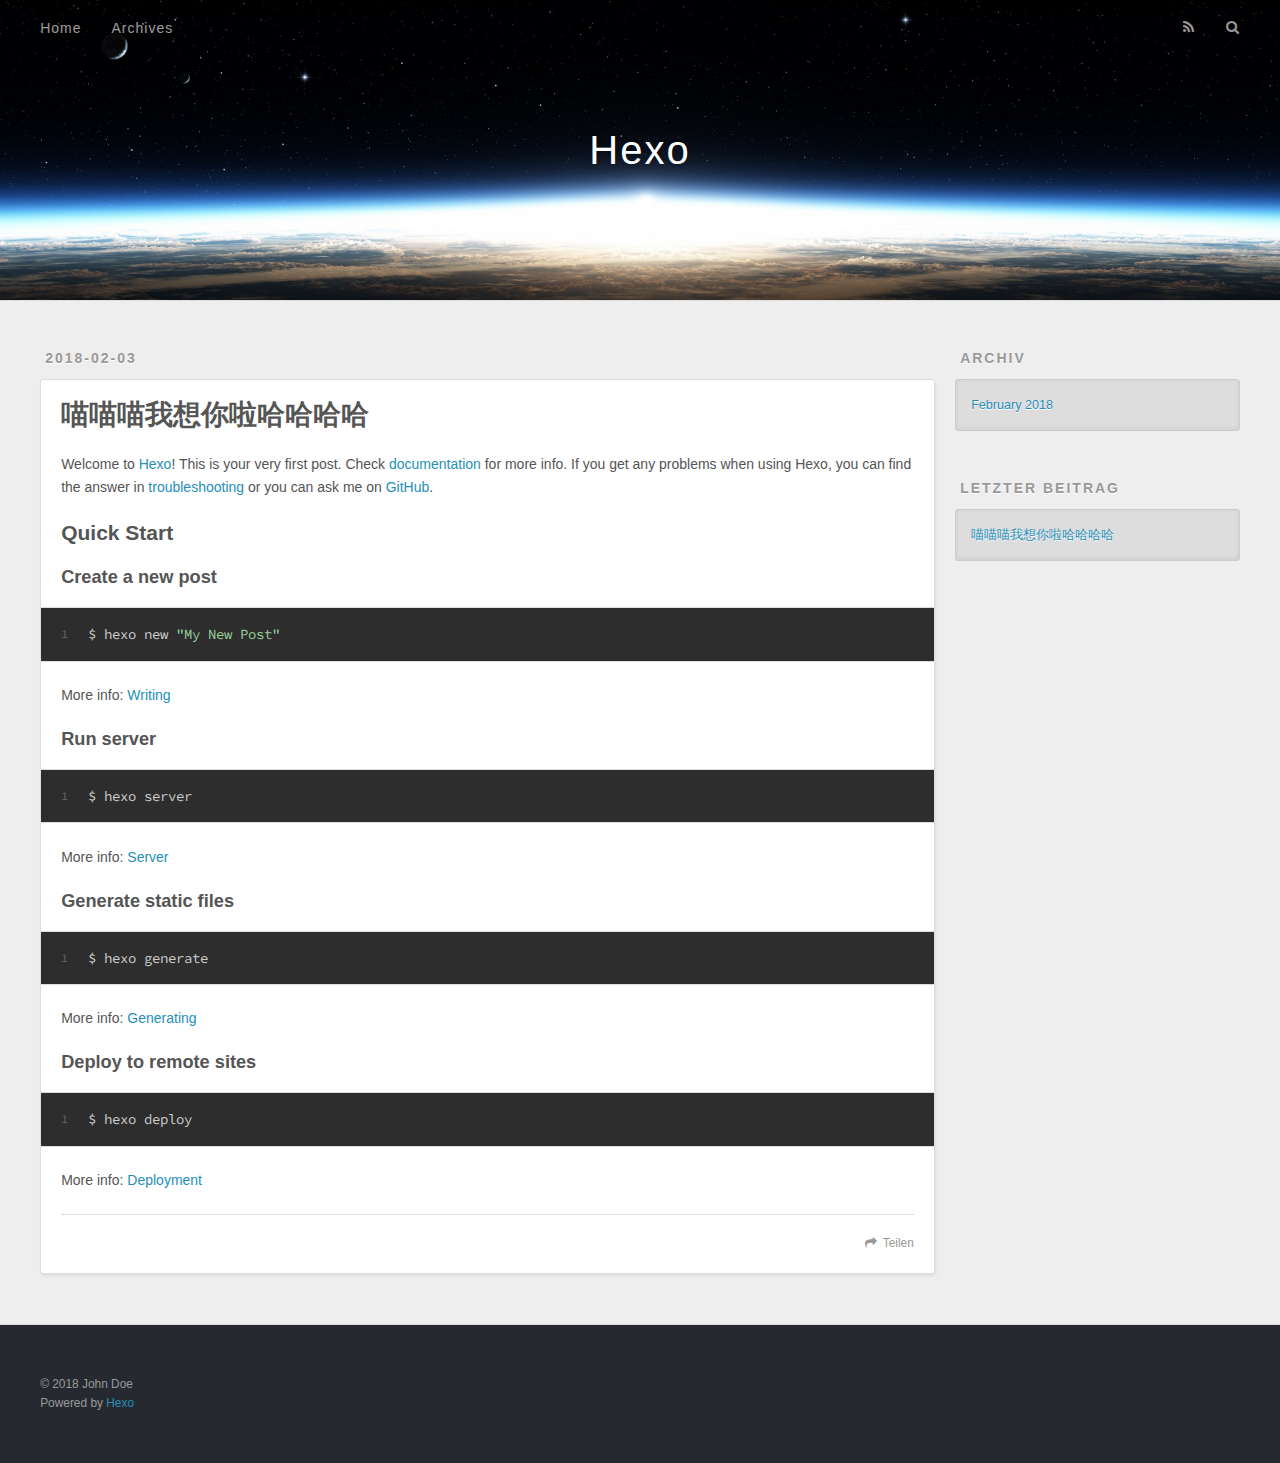
==== index.html @ 7d2b8afa "Site updated: 2018-02-03 21:43:19" ====
<!DOCTYPE html>
<html>
<head>
  <meta charset="utf-8">
  

  
  <title>Hexo</title>
  <meta name="viewport" content="width=device-width, initial-scale=1, maximum-scale=1">
  <meta property="og:type" content="website">
<meta property="og:title" content="Hexo">
<meta property="og:url" content="http://yoursite.com/index.html">
<meta property="og:site_name" content="Hexo">
<meta name="twitter:card" content="summary">
<meta name="twitter:title" content="Hexo">
  
    <link rel="alternate" href="/atom.xml" title="Hexo" type="application/atom+xml">
  
  
    <link rel="icon" href="/favicon.png">
  
  
    <link href="//fonts.googleapis.com/css?family=Source+Code+Pro" rel="stylesheet" type="text/css">
  
  <link rel="stylesheet" href="/css/style.css">
</head>

<body>
  <div id="container">
    <div id="wrap">
      <header id="header">
  <div id="banner"></div>
  <div id="header-outer" class="outer">
    <div id="header-title" class="inner">
      <h1 id="logo-wrap">
        <a href="/" id="logo">Hexo</a>
      </h1>
      
    </div>
    <div id="header-inner" class="inner">
      <nav id="main-nav">
        <a id="main-nav-toggle" class="nav-icon"></a>
        
          <a class="main-nav-link" href="/">Home</a>
        
          <a class="main-nav-link" href="/archives">Archives</a>
        
      </nav>
      <nav id="sub-nav">
        
          <a id="nav-rss-link" class="nav-icon" href="/atom.xml" title="RSS Feed"></a>
        
        <a id="nav-search-btn" class="nav-icon" title="Suche"></a>
      </nav>
      <div id="search-form-wrap">
        <form action="//google.com/search" method="get" accept-charset="UTF-8" class="search-form"><input type="search" name="q" class="search-form-input" placeholder="Search"><button type="submit" class="search-form-submit">&#xF002;</button><input type="hidden" name="sitesearch" value="http://yoursite.com"></form>
      </div>
    </div>
  </div>
</header>
      <div class="outer">
        <section id="main">
  
    <article id="post-hello-world" class="article article-type-post" itemscope itemprop="blogPost">
  <div class="article-meta">
    <a href="/2018/02/03/hello-world/" class="article-date">
  <time datetime="2018-02-03T10:36:44.619Z" itemprop="datePublished">2018-02-03</time>
</a>
    
  </div>
  <div class="article-inner">
    
    
      <header class="article-header">
        
  
    <h1 itemprop="name">
      <a class="article-title" href="/2018/02/03/hello-world/">喵喵喵我想你啦哈哈哈哈</a>
    </h1>
  

      </header>
    
    <div class="article-entry" itemprop="articleBody">
      
        <p>Welcome to <a href="https://hexo.io/" target="_blank" rel="noopener">Hexo</a>! This is your very first post. Check <a href="https://hexo.io/docs/" target="_blank" rel="noopener">documentation</a> for more info. If you get any problems when using Hexo, you can find the answer in <a href="https://hexo.io/docs/troubleshooting.html" target="_blank" rel="noopener">troubleshooting</a> or you can ask me on <a href="https://github.com/hexojs/hexo/issues" target="_blank" rel="noopener">GitHub</a>.</p>
<h2 id="Quick-Start"><a href="#Quick-Start" class="headerlink" title="Quick Start"></a>Quick Start</h2><h3 id="Create-a-new-post"><a href="#Create-a-new-post" class="headerlink" title="Create a new post"></a>Create a new post</h3><figure class="highlight bash"><table><tr><td class="gutter"><pre><span class="line">1</span><br></pre></td><td class="code"><pre><span class="line">$ hexo new <span class="string">"My New Post"</span></span><br></pre></td></tr></table></figure>
<p>More info: <a href="https://hexo.io/docs/writing.html" target="_blank" rel="noopener">Writing</a></p>
<h3 id="Run-server"><a href="#Run-server" class="headerlink" title="Run server"></a>Run server</h3><figure class="highlight bash"><table><tr><td class="gutter"><pre><span class="line">1</span><br></pre></td><td class="code"><pre><span class="line">$ hexo server</span><br></pre></td></tr></table></figure>
<p>More info: <a href="https://hexo.io/docs/server.html" target="_blank" rel="noopener">Server</a></p>
<h3 id="Generate-static-files"><a href="#Generate-static-files" class="headerlink" title="Generate static files"></a>Generate static files</h3><figure class="highlight bash"><table><tr><td class="gutter"><pre><span class="line">1</span><br></pre></td><td class="code"><pre><span class="line">$ hexo generate</span><br></pre></td></tr></table></figure>
<p>More info: <a href="https://hexo.io/docs/generating.html" target="_blank" rel="noopener">Generating</a></p>
<h3 id="Deploy-to-remote-sites"><a href="#Deploy-to-remote-sites" class="headerlink" title="Deploy to remote sites"></a>Deploy to remote sites</h3><figure class="highlight bash"><table><tr><td class="gutter"><pre><span class="line">1</span><br></pre></td><td class="code"><pre><span class="line">$ hexo deploy</span><br></pre></td></tr></table></figure>
<p>More info: <a href="https://hexo.io/docs/deployment.html" target="_blank" rel="noopener">Deployment</a></p>

      
    </div>
    <footer class="article-footer">
      <a data-url="http://yoursite.com/2018/02/03/hello-world/" data-id="cjd7eortm0000cgu19hb772gw" class="article-share-link">Teilen</a>
      
      
    </footer>
  </div>
  
</article>


  


</section>
        
          <aside id="sidebar">
  
    

  
    

  
    
  
    
  <div class="widget-wrap">
    <h3 class="widget-title">Archiv</h3>
    <div class="widget">
      <ul class="archive-list"><li class="archive-list-item"><a class="archive-list-link" href="/archives/2018/02/">February 2018</a></li></ul>
    </div>
  </div>


  
    
  <div class="widget-wrap">
    <h3 class="widget-title">letzter Beitrag</h3>
    <div class="widget">
      <ul>
        
          <li>
            <a href="/2018/02/03/hello-world/">喵喵喵我想你啦哈哈哈哈</a>
          </li>
        
      </ul>
    </div>
  </div>

  
</aside>
        
      </div>
      <footer id="footer">
  
  <div class="outer">
    <div id="footer-info" class="inner">
      &copy; 2018 John Doe<br>
      Powered by <a href="http://hexo.io/" target="_blank">Hexo</a>
    </div>
  </div>
</footer>
    </div>
    <nav id="mobile-nav">
  
    <a href="/" class="mobile-nav-link">Home</a>
  
    <a href="/archives" class="mobile-nav-link">Archives</a>
  
</nav>
    

<script src="//ajax.googleapis.com/ajax/libs/jquery/2.0.3/jquery.min.js"></script>


  <link rel="stylesheet" href="/fancybox/jquery.fancybox.css">
  <script src="/fancybox/jquery.fancybox.pack.js"></script>


<script src="/js/script.js"></script>



  </div>
</body>
</html>
---- css/style.css ----
body {
  width: 100%;
}
body:before,
body:after {
  content: "";
  display: table;
}
body:after {
  clear: both;
}
html,
body,
div,
span,
applet,
object,
iframe,
h1,
h2,
h3,
h4,
h5,
h6,
p,
blockquote,
pre,
a,
abbr,
acronym,
address,
big,
cite,
code,
del,
dfn,
em,
img,
ins,
kbd,
q,
s,
samp,
small,
strike,
strong,
sub,
sup,
tt,
var,
dl,
dt,
dd,
ol,
ul,
li,
fieldset,
form,
label,
legend,
table,
caption,
tbody,
tfoot,
thead,
tr,
th,
td {
  margin: 0;
  padding: 0;
  border: 0;
  outline: 0;
  font-weight: inherit;
  font-style: inherit;
  font-family: inherit;
  font-size: 100%;
  vertical-align: baseline;
}
body {
  line-height: 1;
  color: #000;
  background: #fff;
}
ol,
ul {
  list-style: none;
}
table {
  border-collapse: separate;
  border-spacing: 0;
  vertical-align: middle;
}
caption,
th,
td {
  text-align: left;
  font-weight: normal;
  vertical-align: middle;
}
a img {
  border: none;
}
input,
button {
  margin: 0;
  padding: 0;
}
input::-moz-focus-inner,
button::-moz-focus-inner {
  border: 0;
  padding: 0;
}
@font-face {
  font-family: FontAwesome;
  font-style: normal;
  font-weight: normal;
  src: url("fonts/fontawesome-webfont.eot?v=#4.0.3");
  src: url("fonts/fontawesome-webfont.eot?#iefix&v=#4.0.3") format("embedded-opentype"), url("fonts/fontawesome-webfont.woff?v=#4.0.3") format("woff"), url("fonts/fontawesome-webfont.ttf?v=#4.0.3") format("truetype"), url("fonts/fontawesome-webfont.svg#fontawesomeregular?v=#4.0.3") format("svg");
}
html,
body,
#container {
  height: 100%;
}
body {
  background: #eee;
  font: 14px -apple-system, BlinkMacSystemFont, "Segoe UI", "Roboto", "Oxygen", "Ubuntu", "Cantarell", "Fira Sans", "Droid Sans", "Helvetica Neue", sans-serif;
  -webkit-text-size-adjust: 100%;
}
.outer {
  max-width: 1220px;
  margin: 0 auto;
  padding: 0 20px;
}
.outer:before,
.outer:after {
  content: "";
  display: table;
}
.outer:after {
  clear: both;
}
.inner {
  display: inline;
  float: left;
  width: 98.33333333333333%;
  margin: 0 0.833333333333333%;
}
.left,
.alignleft {
  float: left;
}
.right,
.alignright {
  float: right;
}
.clear {
  clear: both;
}
#container {
  position: relative;
}
.mobile-nav-on {
  overflow: hidden;
}
#wrap {
  height: 100%;
  width: 100%;
  position: absolute;
  top: 0;
  left: 0;
  -webkit-transition: 0.2s ease-out;
  -moz-transition: 0.2s ease-out;
  -ms-transition: 0.2s ease-out;
  transition: 0.2s ease-out;
  z-index: 1;
  background: #eee;
}
.mobile-nav-on #wrap {
  left: 280px;
}
@media screen and (min-width: 768px) {
  #main {
    display: inline;
    float: left;
    width: 73.33333333333333%;
    margin: 0 0.833333333333333%;
  }
}
.article-date,
.article-category-link,
.archive-year,
.widget-title {
  text-decoration: none;
  text-transform: uppercase;
  letter-spacing: 2px;
  color: #999;
  margin-bottom: 1em;
  margin-left: 5px;
  line-height: 1em;
  text-shadow: 0 1px #fff;
  font-weight: bold;
}
.article-inner,
.archive-article-inner {
  background: #fff;
  -webkit-box-shadow: 1px 2px 3px #ddd;
  box-shadow: 1px 2px 3px #ddd;
  border: 1px solid #ddd;
  border-radius: 3px;
}
.article-entry h1,
.widget h1 {
  font-size: 2em;
}
.article-entry h2,
.widget h2 {
  font-size: 1.5em;
}
.article-entry h3,
.widget h3 {
  font-size: 1.3em;
}
.article-entry h4,
.widget h4 {
  font-size: 1.2em;
}
.article-entry h5,
.widget h5 {
  font-size: 1em;
}
.article-entry h6,
.widget h6 {
  font-size: 1em;
  color: #999;
}
.article-entry hr,
.widget hr {
  border: 1px dashed #ddd;
}
.article-entry strong,
.widget strong {
  font-weight: bold;
}
.article-entry em,
.widget em,
.article-entry cite,
.widget cite {
  font-style: italic;
}
.article-entry sup,
.widget sup,
.article-entry sub,
.widget sub {
  font-size: 0.75em;
  line-height: 0;
  position: relative;
  vertical-align: baseline;
}
.article-entry sup,
.widget sup {
  top: -0.5em;
}
.article-entry sub,
.widget sub {
  bottom: -0.2em;
}
.article-entry small,
.widget small {
  font-size: 0.85em;
}
.article-entry acronym,
.widget acronym,
.article-entry abbr,
.widget abbr {
  border-bottom: 1px dotted;
}
.article-entry ul,
.widget ul,
.article-entry ol,
.widget ol,
.article-entry dl,
.widget dl {
  margin: 0 20px;
  line-height: 1.6em;
}
.article-entry ul ul,
.widget ul ul,
.article-entry ol ul,
.widget ol ul,
.article-entry ul ol,
.widget ul ol,
.article-entry ol ol,
.widget ol ol {
  margin-top: 0;
  margin-bottom: 0;
}
.article-entry ul,
.widget ul {
  list-style: disc;
}
.article-entry ol,
.widget ol {
  list-style: decimal;
}
.article-entry dt,
.widget dt {
  font-weight: bold;
}
#header {
  height: 300px;
  position: relative;
  border-bottom: 1px solid #ddd;
}
#header:before,
#header:after {
  content: "";
  position: absolute;
  left: 0;
  right: 0;
  height: 40px;
}
#header:before {
  top: 0;
  background: -webkit-linear-gradient(rgba(0,0,0,0.2), transparent);
  background: -moz-linear-gradient(rgba(0,0,0,0.2), transparent);
  background: -ms-linear-gradient(rgba(0,0,0,0.2), transparent);
  background: linear-gradient(rgba(0,0,0,0.2), transparent);
}
#header:after {
  bottom: 0;
  background: -webkit-linear-gradient(transparent, rgba(0,0,0,0.2));
  background: -moz-linear-gradient(transparent, rgba(0,0,0,0.2));
  background: -ms-linear-gradient(transparent, rgba(0,0,0,0.2));
  background: linear-gradient(transparent, rgba(0,0,0,0.2));
}
#header-outer {
  height: 100%;
  position: relative;
}
#header-inner {
  position: relative;
  overflow: hidden;
}
#banner {
  position: absolute;
  top: 0;
  left: 0;
  width: 100%;
  height: 100%;
  background: url("images/banner.jpg") center #000;
  -webkit-background-size: cover;
  -moz-background-size: cover;
  background-size: cover;
  z-index: -1;
}
#header-title {
  text-align: center;
  height: 40px;
  position: absolute;
  top: 50%;
  left: 0;
  margin-top: -20px;
}
#logo,
#subtitle {
  text-decoration: none;
  color: #fff;
  font-weight: 300;
  text-shadow: 0 1px 4px rgba(0,0,0,0.3);
}
#logo {
  font-size: 40px;
  line-height: 40px;
  letter-spacing: 2px;
}
#subtitle {
  font-size: 16px;
  line-height: 16px;
  letter-spacing: 1px;
}
#subtitle-wrap {
  margin-top: 16px;
}
#main-nav {
  float: left;
  margin-left: -15px;
}
.nav-icon,
.main-nav-link {
  float: left;
  color: #fff;
  opacity: 0.6;
  text-decoration: none;
  text-shadow: 0 1px rgba(0,0,0,0.2);
  -webkit-transition: opacity 0.2s;
  -moz-transition: opacity 0.2s;
  -ms-transition: opacity 0.2s;
  transition: opacity 0.2s;
  display: block;
  padding: 20px 15px;
}
.nav-icon:hover,
.main-nav-link:hover {
  opacity: 1;
}
.nav-icon {
  font-family: FontAwesome;
  text-align: center;
  font-size: 14px;
  width: 14px;
  height: 14px;
  padding: 20px 15px;
  position: relative;
  cursor: pointer;
}
.main-nav-link {
  font-weight: 300;
  letter-spacing: 1px;
}
@media screen and (max-width: 479px) {
  .main-nav-link {
    display: none;
  }
}
#main-nav-toggle {
  display: none;
}
#main-nav-toggle:before {
  content: "\f0c9";
}
@media screen and (max-width: 479px) {
  #main-nav-toggle {
    display: block;
  }
}
#sub-nav {
  float: right;
  margin-right: -15px;
}
#nav-rss-link:before {
  content: "\f09e";
}
#nav-search-btn:before {
  content: "\f002";
}
#search-form-wrap {
  position: absolute;
  top: 15px;
  width: 150px;
  height: 30px;
  right: -150px;
  opacity: 0;
  -webkit-transition: 0.2s ease-out;
  -moz-transition: 0.2s ease-out;
  -ms-transition: 0.2s ease-out;
  transition: 0.2s ease-out;
}
#search-form-wrap.on {
  opacity: 1;
  right: 0;
}
@media screen and (max-width: 479px) {
  #search-form-wrap {
    width: 100%;
    right: -100%;
  }
}
.search-form {
  position: absolute;
  top: 0;
  left: 0;
  right: 0;
  background: #fff;
  padding: 5px 15px;
  border-radius: 15px;
  -webkit-box-shadow: 0 0 10px rgba(0,0,0,0.3);
  box-shadow: 0 0 10px rgba(0,0,0,0.3);
}
.search-form-input {
  border: none;
  background: none;
  color: #555;
  width: 100%;
  font: 13px -apple-system, BlinkMacSystemFont, "Segoe UI", "Roboto", "Oxygen", "Ubuntu", "Cantarell", "Fira Sans", "Droid Sans", "Helvetica Neue", sans-serif;
  outline: none;
}
.search-form-input::-webkit-search-results-decoration,
.search-form-input::-webkit-search-cancel-button {
  -webkit-appearance: none;
}
.search-form-submit {
  position: absolute;
  top: 50%;
  right: 10px;
  margin-top: -7px;
  font: 13px FontAwesome;
  border: none;
  background: none;
  color: #bbb;
  cursor: pointer;
}
.search-form-submit:hover,
.search-form-submit:focus {
  color: #777;
}
.article {
  margin: 50px 0;
}
.article-inner {
  overflow: hidden;
}
.article-meta:before,
.article-meta:after {
  content: "";
  display: table;
}
.article-meta:after {
  clear: both;
}
.article-date {
  float: left;
}
.article-category {
  float: left;
  line-height: 1em;
  color: #ccc;
  text-shadow: 0 1px #fff;
  margin-left: 8px;
}
.article-category:before {
  content: "\2022";
}
.article-category-link {
  margin: 0 12px 1em;
}
.article-header {
  padding: 20px 20px 0;
}
.article-title {
  text-decoration: none;
  font-size: 2em;
  font-weight: bold;
  color: #555;
  line-height: 1.1em;
  -webkit-transition: color 0.2s;
  -moz-transition: color 0.2s;
  -ms-transition: color 0.2s;
  transition: color 0.2s;
}
a.article-title:hover {
  color: #258fb8;
}
.article-entry {
  color: #555;
  padding: 0 20px;
}
.article-entry:before,
.article-entry:after {
  content: "";
  display: table;
}
.article-entry:after {
  clear: both;
}
.article-entry p,
.article-entry table {
  line-height: 1.6em;
  margin: 1.6em 0;
}
.article-entry h1,
.article-entry h2,
.article-entry h3,
.article-entry h4,
.article-entry h5,
.article-entry h6 {
  font-weight: bold;
}
.article-entry h1,
.article-entry h2,
.article-entry h3,
.article-entry h4,
.article-entry h5,
.article-entry h6 {
  line-height: 1.1em;
  margin: 1.1em 0;
}
.article-entry a {
  color: #258fb8;
  text-decoration: none;
}
.article-entry a:hover {
  text-decoration: underline;
}
.article-entry ul,
.article-entry ol,
.article-entry dl {
  margin-top: 1.6em;
  margin-bottom: 1.6em;
}
.article-entry img,
.article-entry video {
  max-width: 100%;
  height: auto;
  display: block;
  margin: auto;
}
.article-entry iframe {
  border: none;
}
.article-entry table {
  width: 100%;
  border-collapse: collapse;
  border-spacing: 0;
}
.article-entry th {
  font-weight: bold;
  border-bottom: 3px solid #ddd;
  padding-bottom: 0.5em;
}
.article-entry td {
  border-bottom: 1px solid #ddd;
  padding: 10px 0;
}
.article-entry blockquote {
  font-family: Georgia, "Times New Roman", serif;
  font-size: 1.4em;
  margin: 1.6em 20px;
  text-align: center;
}
.article-entry blockquote footer {
  font-size: 14px;
  margin: 1.6em 0;
  font-family: -apple-system, BlinkMacSystemFont, "Segoe UI", "Roboto", "Oxygen", "Ubuntu", "Cantarell", "Fira Sans", "Droid Sans", "Helvetica Neue", sans-serif;
}
.article-entry blockquote footer cite:before {
  content: "—";
  padding: 0 0.5em;
}
.article-entry .pullquote {
  text-align: left;
  width: 45%;
  margin: 0;
}
.article-entry .pullquote.left {
  margin-left: 0.5em;
  margin-right: 1em;
}
.article-entry .pullquote.right {
  margin-right: 0.5em;
  margin-left: 1em;
}
.article-entry .caption {
  color: #999;
  display: block;
  font-size: 0.9em;
  margin-top: 0.5em;
  position: relative;
  text-align: center;
}
.article-entry .video-container {
  position: relative;
  padding-top: 56.25%;
  height: 0;
  overflow: hidden;
}
.article-entry .video-container iframe,
.article-entry .video-container object,
.article-entry .video-container embed {
  position: absolute;
  top: 0;
  left: 0;
  width: 100%;
  height: 100%;
  margin-top: 0;
}
.article-more-link a {
  display: inline-block;
  line-height: 1em;
  padding: 6px 15px;
  border-radius: 15px;
  background: #eee;
  color: #999;
  text-shadow: 0 1px #fff;
  text-decoration: none;
}
.article-more-link a:hover {
  background: #258fb8;
  color: #fff;
  text-decoration: none;
  text-shadow: 0 1px #1e7293;
}
.article-footer {
  font-size: 0.85em;
  line-height: 1.6em;
  border-top: 1px solid #ddd;
  padding-top: 1.6em;
  margin: 0 20px 20px;
}
.article-footer:before,
.article-footer:after {
  content: "";
  display: table;
}
.article-footer:after {
  clear: both;
}
.article-footer a {
  color: #999;
  text-decoration: none;
}
.article-footer a:hover {
  color: #555;
}
.article-tag-list-item {
  float: left;
  margin-right: 10px;
}
.article-tag-list-link:before {
  content: "#";
}
.article-comment-link {
  float: right;
}
.article-comment-link:before {
  content: "\f075";
  font-family: FontAwesome;
  padding-right: 8px;
}
.article-share-link {
  cursor: pointer;
  float: right;
  margin-left: 20px;
}
.article-share-link:before {
  content: "\f064";
  font-family: FontAwesome;
  padding-right: 6px;
}
#article-nav {
  position: relative;
}
#article-nav:before,
#article-nav:after {
  content: "";
  display: table;
}
#article-nav:after {
  clear: both;
}
@media screen and (min-width: 768px) {
  #article-nav {
    margin: 50px 0;
  }
  #article-nav:before {
    width: 8px;
    height: 8px;
    position: absolute;
    top: 50%;
    left: 50%;
    margin-top: -4px;
    margin-left: -4px;
    content: "";
    border-radius: 50%;
    background: #ddd;
    -webkit-box-shadow: 0 1px 2px #fff;
    box-shadow: 0 1px 2px #fff;
  }
}
.article-nav-link-wrap {
  text-decoration: none;
  text-shadow: 0 1px #fff;
  color: #999;
  -webkit-box-sizing: border-box;
  -moz-box-sizing: border-box;
  box-sizing: border-box;
  margin-top: 50px;
  text-align: center;
  display: block;
}
.article-nav-link-wrap:hover {
  color: #555;
}
@media screen and (min-width: 768px) {
  .article-nav-link-wrap {
    width: 50%;
    margin-top: 0;
  }
}
@media screen and (min-width: 768px) {
  #article-nav-newer {
    float: left;
    text-align: right;
    padding-right: 20px;
  }
}
@media screen and (min-width: 768px) {
  #article-nav-older {
    float: right;
    text-align: left;
    padding-left: 20px;
  }
}
.article-nav-caption {
  text-transform: uppercase;
  letter-spacing: 2px;
  color: #ddd;
  line-height: 1em;
  font-weight: bold;
}
#article-nav-newer .article-nav-caption {
  margin-right: -2px;
}
.article-nav-title {
  font-size: 0.85em;
  line-height: 1.6em;
  margin-top: 0.5em;
}
.article-share-box {
  position: absolute;
  display: none;
  background: #fff;
  -webkit-box-shadow: 1px 2px 10px rgba(0,0,0,0.2);
  box-shadow: 1px 2px 10px rgba(0,0,0,0.2);
  border-radius: 3px;
  margin-left: -145px;
  overflow: hidden;
  z-index: 1;
}
.article-share-box.on {
  display: block;
}
.article-share-input {
  width: 100%;
  background: none;
  -webkit-box-sizing: border-box;
  -moz-box-sizing: border-box;
  box-sizing: border-box;
  font: 14px -apple-system, BlinkMacSystemFont, "Segoe UI", "Roboto", "Oxygen", "Ubuntu", "Cantarell", "Fira Sans", "Droid Sans", "Helvetica Neue", sans-serif;
  padding: 0 15px;
  color: #555;
  outline: none;
  border: 1px solid #ddd;
  border-radius: 3px 3px 0 0;
  height: 36px;
  line-height: 36px;
}
.article-share-links {
  background: #eee;
}
.article-share-links:before,
.article-share-links:after {
  content: "";
  display: table;
}
.article-share-links:after {
  clear: both;
}
.article-share-twitter,
.article-share-facebook,
.article-share-pinterest,
.article-share-google {
  width: 50px;
  height: 36px;
  display: block;
  float: left;
  position: relative;
  color: #999;
  text-shadow: 0 1px #fff;
}
.article-share-twitter:before,
.article-share-facebook:before,
.article-share-pinterest:before,
.article-share-google:before {
  font-size: 20px;
  font-family: FontAwesome;
  width: 20px;
  height: 20px;
  position: absolute;
  top: 50%;
  left: 50%;
  margin-top: -10px;
  margin-left: -10px;
  text-align: center;
}
.article-share-twitter:hover,
.article-share-facebook:hover,
.article-share-pinterest:hover,
.article-share-google:hover {
  color: #fff;
}
.article-share-twitter:before {
  content: "\f099";
}
.article-share-twitter:hover {
  background: #00aced;
  text-shadow: 0 1px #008abe;
}
.article-share-facebook:before {
  content: "\f09a";
}
.article-share-facebook:hover {
  background: #3b5998;
  text-shadow: 0 1px #2f477a;
}
.article-share-pinterest:before {
  content: "\f0d2";
}
.article-share-pinterest:hover {
  background: #cb2027;
  text-shadow: 0 1px #a21a1f;
}
.article-share-google:before {
  content: "\f0d5";
}
.article-share-google:hover {
  background: #dd4b39;
  text-shadow: 0 1px #be3221;
}
.article-gallery {
  background: #000;
  position: relative;
}
.article-gallery-photos {
  position: relative;
  overflow: hidden;
}
.article-gallery-img {
  display: none;
  max-width: 100%;
}
.article-gallery-img:first-child {
  display: block;
}
.article-gallery-img.loaded {
  position: absolute;
  display: block;
}
.article-gallery-img img {
  display: block;
  max-width: 100%;
  margin: 0 auto;
}
#comments {
  background: #fff;
  -webkit-box-shadow: 1px 2px 3px #ddd;
  box-shadow: 1px 2px 3px #ddd;
  padding: 20px;
  border: 1px solid #ddd;
  border-radius: 3px;
  margin: 50px 0;
}
#comments a {
  color: #258fb8;
}
.archives-wrap {
  margin: 50px 0;
}
.archives:before,
.archives:after {
  content: "";
  display: table;
}
.archives:after {
  clear: both;
}
.archive-year-wrap {
  margin-bottom: 1em;
}
.archives {
  -webkit-column-gap: 10px;
  -moz-column-gap: 10px;
  column-gap: 10px;
}
@media screen and (min-width: 480px) and (max-width: 767px) {
  .archives {
    -webkit-column-count: 2;
    -moz-column-count: 2;
    column-count: 2;
  }
}
@media screen and (min-width: 768px) {
  .archives {
    -webkit-column-count: 3;
    -moz-column-count: 3;
    column-count: 3;
  }
}
.archive-article {
  -webkit-column-break-inside: avoid;
  page-break-inside: avoid;
  overflow: hidden;
  break-inside: avoid-column;
}
.archive-article-inner {
  padding: 10px;
  margin-bottom: 15px;
}
.archive-article-title {
  text-decoration: none;
  font-weight: bold;
  color: #555;
  -webkit-transition: color 0.2s;
  -moz-transition: color 0.2s;
  -ms-transition: color 0.2s;
  transition: color 0.2s;
  line-height: 1.6em;
}
.archive-article-title:hover {
  color: #258fb8;
}
.archive-article-footer {
  margin-top: 1em;
}
.archive-article-date {
  color: #999;
  text-decoration: none;
  font-size: 0.85em;
  line-height: 1em;
  margin-bottom: 0.5em;
  display: block;
}
#page-nav {
  margin: 50px auto;
  background: #fff;
  -webkit-box-shadow: 1px 2px 3px #ddd;
  box-shadow: 1px 2px 3px #ddd;
  border: 1px solid #ddd;
  border-radius: 3px;
  text-align: center;
  color: #999;
  overflow: hidden;
}
#page-nav:before,
#page-nav:after {
  content: "";
  display: table;
}
#page-nav:after {
  clear: both;
}
#page-nav a,
#page-nav span {
  padding: 10px 20px;
  line-height: 1;
  height: 2ex;
}
#page-nav a {
  color: #999;
  text-decoration: none;
}
#page-nav a:hover {
  background: #999;
  color: #fff;
}
#page-nav .prev {
  float: left;
}
#page-nav .next {
  float: right;
}
#page-nav .page-number {
  display: inline-block;
}
@media screen and (max-width: 479px) {
  #page-nav .page-number {
    display: none;
  }
}
#page-nav .current {
  color: #555;
  font-weight: bold;
}
#page-nav .space {
  color: #ddd;
}
#footer {
  background: #262a30;
  padding: 50px 0;
  border-top: 1px solid #ddd;
  color: #999;
}
#footer a {
  color: #258fb8;
  text-decoration: none;
}
#footer a:hover {
  text-decoration: underline;
}
#footer-info {
  line-height: 1.6em;
  font-size: 0.85em;
}
.article-entry pre,
.article-entry .highlight {
  background: #2d2d2d;
  margin: 0 -20px;
  padding: 15px 20px;
  border-style: solid;
  border-color: #ddd;
  border-width: 1px 0;
  overflow: auto;
  color: #ccc;
  line-height: 22.400000000000002px;
}
.article-entry .highlight .gutter pre,
.article-entry .gist .gist-file .gist-data .line-numbers {
  color: #666;
  font-size: 0.85em;
}
.article-entry pre,
.article-entry code {
  font-family: "Source Code Pro", Consolas, Monaco, Menlo, Consolas, monospace;
}
.article-entry code {
  background: #eee;
  text-shadow: 0 1px #fff;
  padding: 0 0.3em;
}
.article-entry pre code {
  background: none;
  text-shadow: none;
  padding: 0;
}
.article-entry .highlight pre {
  border: none;
  margin: 0;
  padding: 0;
}
.article-entry .highlight table {
  margin: 0;
  width: auto;
}
.article-entry .highlight td {
  border: none;
  padding: 0;
}
.article-entry .highlight figcaption {
  font-size: 0.85em;
  color: #999;
  line-height: 1em;
  margin-bottom: 1em;
}
.article-entry .highlight figcaption:before,
.article-entry .highlight figcaption:after {
  content: "";
  display: table;
}
.article-entry .highlight figcaption:after {
  clear: both;
}
.article-entry .highlight figcaption a {
  float: right;
}
.article-entry .highlight .gutter pre {
  text-align: right;
  padding-right: 20px;
}
.article-entry .highlight .line {
  height: 22.400000000000002px;
}
.article-entry .highlight .line.marked {
  background: #515151;
}
.article-entry .gist {
  margin: 0 -20px;
  border-style: solid;
  border-color: #ddd;
  border-width: 1px 0;
  background: #2d2d2d;
  padding: 15px 20px 15px 0;
}
.article-entry .gist .gist-file {
  border: none;
  font-family: "Source Code Pro", Consolas, Monaco, Menlo, Consolas, monospace;
  margin: 0;
}
.article-entry .gist .gist-file .gist-data {
  background: none;
  border: none;
}
.article-entry .gist .gist-file .gist-data .line-numbers {
  background: none;
  border: none;
  padding: 0 20px 0 0;
}
.article-entry .gist .gist-file .gist-data .line-data {
  padding: 0 !important;
}
.article-entry .gist .gist-file .highlight {
  margin: 0;
  padding: 0;
  border: none;
}
.article-entry .gist .gist-file .gist-meta {
  background: #2d2d2d;
  color: #999;
  font: 0.85em -apple-system, BlinkMacSystemFont, "Segoe UI", "Roboto", "Oxygen", "Ubuntu", "Cantarell", "Fira Sans", "Droid Sans", "Helvetica Neue", sans-serif;
  text-shadow: 0 0;
  padding: 0;
  margin-top: 1em;
  margin-left: 20px;
}
.article-entry .gist .gist-file .gist-meta a {
  color: #258fb8;
  font-weight: normal;
}
.article-entry .gist .gist-file .gist-meta a:hover {
  text-decoration: underline;
}
pre .comment,
pre .title {
  color: #999;
}
pre .variable,
pre .attribute,
pre .tag,
pre .regexp,
pre .ruby .constant,
pre .xml .tag .title,
pre .xml .pi,
pre .xml .doctype,
pre .html .doctype,
pre .css .id,
pre .css .class,
pre .css .pseudo {
  color: #f2777a;
}
pre .number,
pre .preprocessor,
pre .built_in,
pre .literal,
pre .params,
pre .constant {
  color: #f99157;
}
pre .class,
pre .ruby .class .title,
pre .css .rules .attribute {
  color: #9c9;
}
pre .string,
pre .value,
pre .inheritance,
pre .header,
pre .ruby .symbol,
pre .xml .cdata {
  color: #9c9;
}
pre .css .hexcolor {
  color: #6cc;
}
pre .function,
pre .python .decorator,
pre .python .title,
pre .ruby .function .title,
pre .ruby .title .keyword,
pre .perl .sub,
pre .javascript .title,
pre .coffeescript .title {
  color: #69c;
}
pre .keyword,
pre .javascript .function {
  color: #c9c;
}
@media screen and (max-width: 479px) {
  #mobile-nav {
    position: absolute;
    top: 0;
    left: 0;
    width: 280px;
    height: 100%;
    background: #191919;
    border-right: 1px solid #fff;
  }
}
@media screen and (max-width: 479px) {
  .mobile-nav-link {
    display: block;
    color: #999;
    text-decoration: none;
    padding: 15px 20px;
    font-weight: bold;
  }
  .mobile-nav-link:hover {
    color: #fff;
  }
}
@media screen and (min-width: 768px) {
  #sidebar {
    display: inline;
    float: left;
    width: 23.333333333333332%;
    margin: 0 0.833333333333333%;
  }
}
.widget-wrap {
  margin: 50px 0;
}
.widget {
  color: #777;
  text-shadow: 0 1px #fff;
  background: #ddd;
  -webkit-box-shadow: 0 -1px 4px #ccc inset;
  box-shadow: 0 -1px 4px #ccc inset;
  border: 1px solid #ccc;
  padding: 15px;
  border-radius: 3px;
}
.widget a {
  color: #258fb8;
  text-decoration: none;
}
.widget a:hover {
  text-decoration: underline;
}
.widget ul ul,
.widget ol ul,
.widget dl ul,
.widget ul ol,
.widget ol ol,
.widget dl ol,
.widget ul dl,
.widget ol dl,
.widget dl dl {
  margin-left: 15px;
  list-style: disc;
}
.widget {
  line-height: 1.6em;
  word-wrap: break-word;
  font-size: 0.9em;
}
.widget ul,
.widget ol {
  list-style: none;
  margin: 0;
}
.widget ul ul,
.widget ol ul,
.widget ul ol,
.widget ol ol {
  margin: 0 20px;
}
.widget ul ul,
.widget ol ul {
  list-style: disc;
}
.widget ul ol,
.widget ol ol {
  list-style: decimal;
}
.category-list-count,
.tag-list-count,
.archive-list-count {
  padding-left: 5px;
  color: #999;
  font-size: 0.85em;
}
.category-list-count:before,
.tag-list-count:before,
.archive-list-count:before {
  content: "(";
}
.category-list-count:after,
.tag-list-count:after,
.archive-list-count:after {
  content: ")";
}
.tagcloud a {
  margin-right: 5px;
  display: inline-block;
}
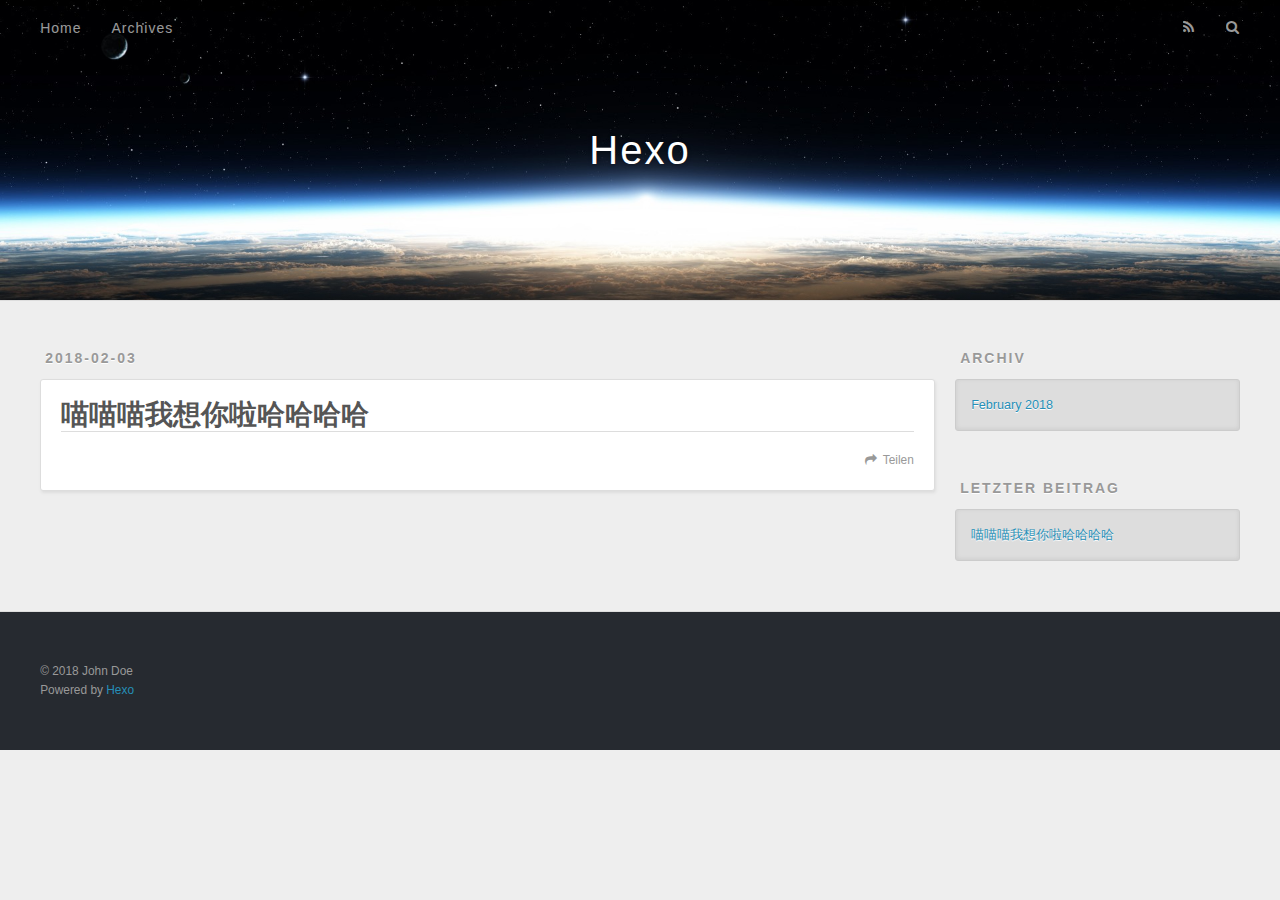
==== commit 2f0231a9: "Site updated: 2018-02-03 21:45:12" ====
--- a/index.html
+++ b/index.html
@@ -83,20 +83,11 @@
     
     <div class="article-entry" itemprop="articleBody">
       
-        <p>Welcome to <a href="https://hexo.io/" target="_blank" rel="noopener">Hexo</a>! This is your very first post. Check <a href="https://hexo.io/docs/" target="_blank" rel="noopener">documentation</a> for more info. If you get any problems when using Hexo, you can find the answer in <a href="https://hexo.io/docs/troubleshooting.html" target="_blank" rel="noopener">troubleshooting</a> or you can ask me on <a href="https://github.com/hexojs/hexo/issues" target="_blank" rel="noopener">GitHub</a>.</p>
-<h2 id="Quick-Start"><a href="#Quick-Start" class="headerlink" title="Quick Start"></a>Quick Start</h2><h3 id="Create-a-new-post"><a href="#Create-a-new-post" class="headerlink" title="Create a new post"></a>Create a new post</h3><figure class="highlight bash"><table><tr><td class="gutter"><pre><span class="line">1</span><br></pre></td><td class="code"><pre><span class="line">$ hexo new <span class="string">"My New Post"</span></span><br></pre></td></tr></table></figure>
-<p>More info: <a href="https://hexo.io/docs/writing.html" target="_blank" rel="noopener">Writing</a></p>
-<h3 id="Run-server"><a href="#Run-server" class="headerlink" title="Run server"></a>Run server</h3><figure class="highlight bash"><table><tr><td class="gutter"><pre><span class="line">1</span><br></pre></td><td class="code"><pre><span class="line">$ hexo server</span><br></pre></td></tr></table></figure>
-<p>More info: <a href="https://hexo.io/docs/server.html" target="_blank" rel="noopener">Server</a></p>
-<h3 id="Generate-static-files"><a href="#Generate-static-files" class="headerlink" title="Generate static files"></a>Generate static files</h3><figure class="highlight bash"><table><tr><td class="gutter"><pre><span class="line">1</span><br></pre></td><td class="code"><pre><span class="line">$ hexo generate</span><br></pre></td></tr></table></figure>
-<p>More info: <a href="https://hexo.io/docs/generating.html" target="_blank" rel="noopener">Generating</a></p>
-<h3 id="Deploy-to-remote-sites"><a href="#Deploy-to-remote-sites" class="headerlink" title="Deploy to remote sites"></a>Deploy to remote sites</h3><figure class="highlight bash"><table><tr><td class="gutter"><pre><span class="line">1</span><br></pre></td><td class="code"><pre><span class="line">$ hexo deploy</span><br></pre></td></tr></table></figure>
-<p>More info: <a href="https://hexo.io/docs/deployment.html" target="_blank" rel="noopener">Deployment</a></p>
-
+        
       
     </div>
     <footer class="article-footer">
-      <a data-url="http://yoursite.com/2018/02/03/hello-world/" data-id="cjd7eortm0000cgu19hb772gw" class="article-share-link">Teilen</a>
+      <a data-url="http://yoursite.com/2018/02/03/hello-world/" data-id="cjd7euuzi0000hku1dmv39y9z" class="article-share-link">Teilen</a>
       
       
     </footer>
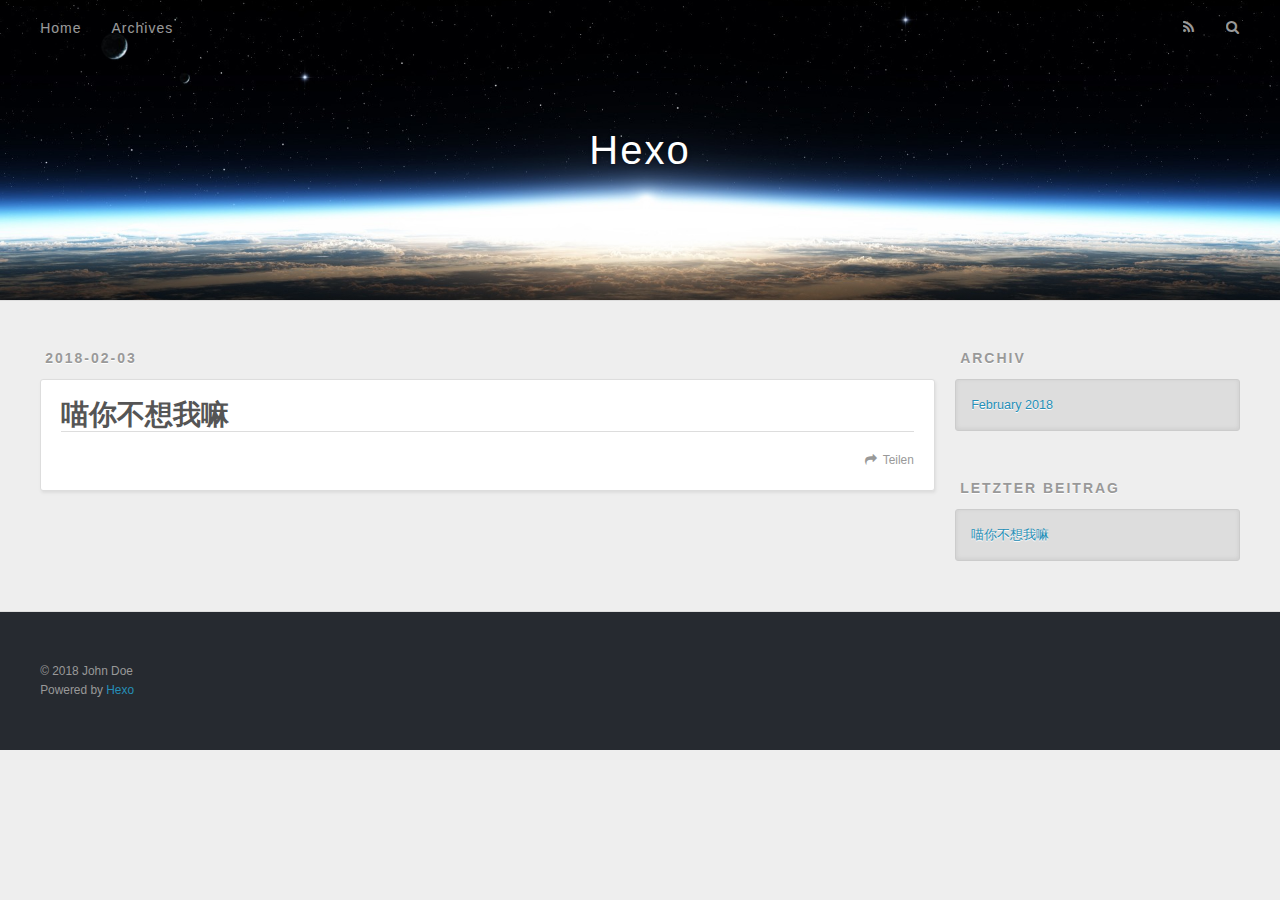
==== commit 72bc4cbf: "Site updated: 2018-02-03 21:47:19" ====
--- a/index.html
+++ b/index.html
@@ -75,7 +75,7 @@
         
   
     <h1 itemprop="name">
-      <a class="article-title" href="/2018/02/03/hello-world/">喵喵喵我想你啦哈哈哈哈</a>
+      <a class="article-title" href="/2018/02/03/hello-world/">喵你不想我嘛</a>
     </h1>
   
 
@@ -87,7 +87,7 @@
       
     </div>
     <footer class="article-footer">
-      <a data-url="http://yoursite.com/2018/02/03/hello-world/" data-id="cjd7euuzi0000hku1dmv39y9z" class="article-share-link">Teilen</a>
+      <a data-url="http://yoursite.com/2018/02/03/hello-world/" data-id="cjd7exi4y0000gcu1v2c7i34o" class="article-share-link">Teilen</a>
       
       
     </footer>
@@ -128,7 +128,7 @@
       <ul>
         
           <li>
-            <a href="/2018/02/03/hello-world/">喵喵喵我想你啦哈哈哈哈</a>
+            <a href="/2018/02/03/hello-world/">喵你不想我嘛</a>
           </li>
         
       </ul>
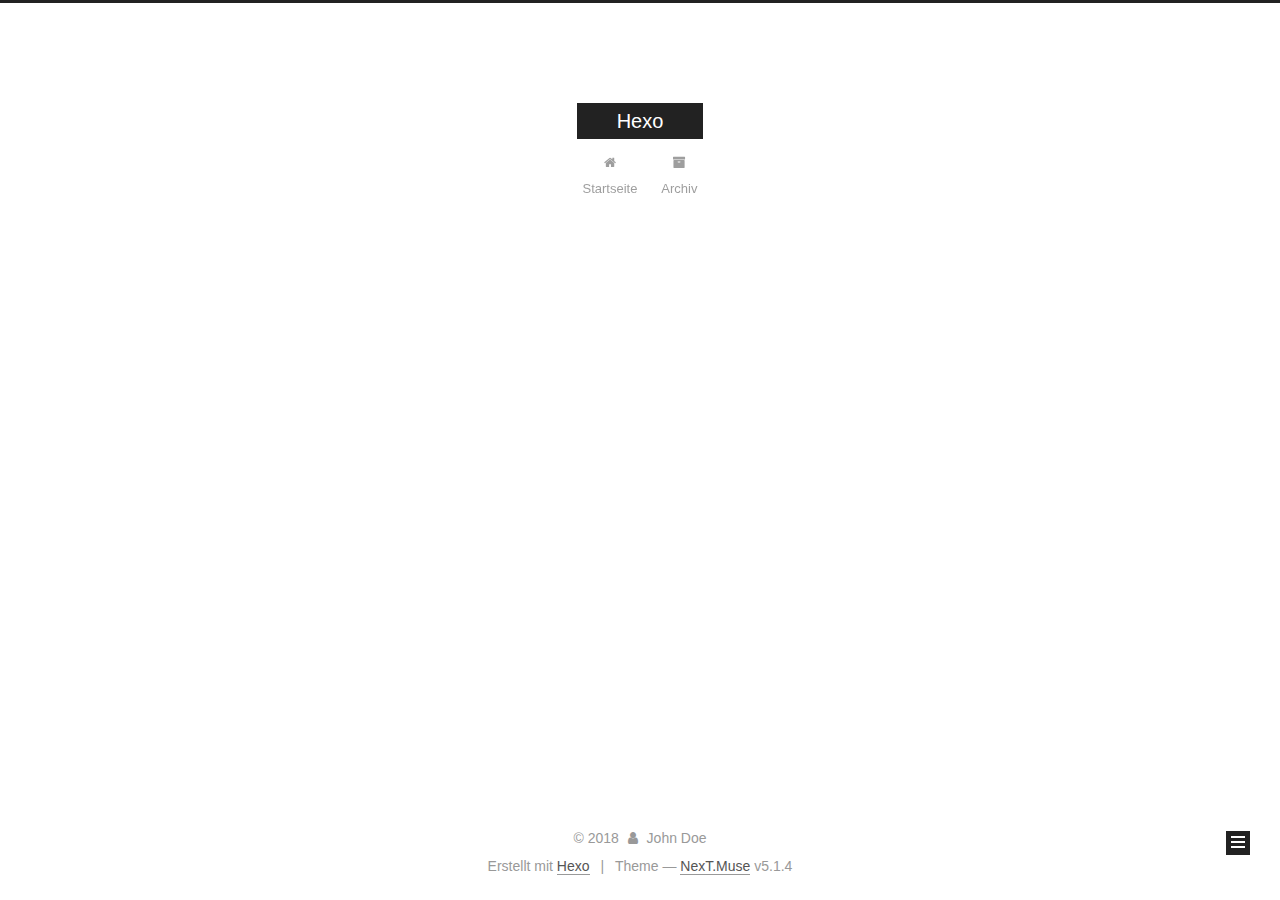
==== commit f6a0eae7: "Site updated: 2018-02-03 22:01:18" ====
--- a/index.html
+++ b/index.html
@@ -1,174 +1,606 @@
 <!DOCTYPE html>
-<html>
+
+
+
+  
+
+
+<html class="theme-next muse use-motion" lang="">
 <head>
-  <meta charset="utf-8">
-  
-
-  
-  <title>Hexo</title>
-  <meta name="viewport" content="width=device-width, initial-scale=1, maximum-scale=1">
-  <meta property="og:type" content="website">
+  <meta charset="UTF-8"/>
+<meta http-equiv="X-UA-Compatible" content="IE=edge" />
+<meta name="viewport" content="width=device-width, initial-scale=1, maximum-scale=1"/>
+<meta name="theme-color" content="#222">
+
+
+
+
+
+
+
+
+
+<meta http-equiv="Cache-Control" content="no-transform" />
+<meta http-equiv="Cache-Control" content="no-siteapp" />
+
+
+
+
+
+
+
+
+
+
+
+
+
+
+
+
+  
+  
+  <link href="/lib/fancybox/source/jquery.fancybox.css?v=2.1.5" rel="stylesheet" type="text/css" />
+
+
+
+
+
+
+
+<link href="/lib/font-awesome/css/font-awesome.min.css?v=4.6.2" rel="stylesheet" type="text/css" />
+
+<link href="/css/main.css?v=5.1.4" rel="stylesheet" type="text/css" />
+
+
+  <link rel="apple-touch-icon" sizes="180x180" href="/images/apple-touch-icon-next.png?v=5.1.4">
+
+
+  <link rel="icon" type="image/png" sizes="32x32" href="/images/favicon-32x32-next.png?v=5.1.4">
+
+
+  <link rel="icon" type="image/png" sizes="16x16" href="/images/favicon-16x16-next.png?v=5.1.4">
+
+
+  <link rel="mask-icon" href="/images/logo.svg?v=5.1.4" color="#222">
+
+
+
+
+
+  <meta name="keywords" content="Hexo, NexT" />
+
+
+
+
+
+
+
+
+
+
+<meta property="og:type" content="website">
 <meta property="og:title" content="Hexo">
 <meta property="og:url" content="http://yoursite.com/index.html">
 <meta property="og:site_name" content="Hexo">
 <meta name="twitter:card" content="summary">
 <meta name="twitter:title" content="Hexo">
-  
-    <link rel="alternate" href="/atom.xml" title="Hexo" type="application/atom+xml">
-  
-  
-    <link rel="icon" href="/favicon.png">
-  
-  
-    <link href="//fonts.googleapis.com/css?family=Source+Code+Pro" rel="stylesheet" type="text/css">
-  
-  <link rel="stylesheet" href="/css/style.css">
+
+
+
+<script type="text/javascript" id="hexo.configurations">
+  var NexT = window.NexT || {};
+  var CONFIG = {
+    root: '/',
+    scheme: 'Muse',
+    version: '5.1.4',
+    sidebar: {"position":"left","display":"post","offset":12,"b2t":false,"scrollpercent":false,"onmobile":false},
+    fancybox: true,
+    tabs: true,
+    motion: {"enable":true,"async":false,"transition":{"post_block":"fadeIn","post_header":"slideDownIn","post_body":"slideDownIn","coll_header":"slideLeftIn","sidebar":"slideUpIn"}},
+    duoshuo: {
+      userId: '0',
+      author: 'Author'
+    },
+    algolia: {
+      applicationID: '',
+      apiKey: '',
+      indexName: '',
+      hits: {"per_page":10},
+      labels: {"input_placeholder":"Search for Posts","hits_empty":"We didn't find any results for the search: ${query}","hits_stats":"${hits} results found in ${time} ms"}
+    }
+  };
+</script>
+
+
+
+  <link rel="canonical" href="http://yoursite.com/"/>
+
+
+
+
+
+  <title>Hexo</title>
+  
+
+
+
+
+
+
+
+
 </head>
 
-<body>
-  <div id="container">
-    <div id="wrap">
-      <header id="header">
-  <div id="banner"></div>
-  <div id="header-outer" class="outer">
-    <div id="header-title" class="inner">
-      <h1 id="logo-wrap">
-        <a href="/" id="logo">Hexo</a>
-      </h1>
-      
+<body itemscope itemtype="http://schema.org/WebPage" lang="">
+
+  
+  
+    
+  
+
+  <div class="container sidebar-position-left 
+  page-home">
+    <div class="headband"></div>
+
+    <header id="header" class="header" itemscope itemtype="http://schema.org/WPHeader">
+      <div class="header-inner"><div class="site-brand-wrapper">
+  <div class="site-meta ">
+    
+
+    <div class="custom-logo-site-title">
+      <a href="/"  class="brand" rel="start">
+        <span class="logo-line-before"><i></i></span>
+        <span class="site-title">Hexo</span>
+        <span class="logo-line-after"><i></i></span>
+      </a>
     </div>
-    <div id="header-inner" class="inner">
-      <nav id="main-nav">
-        <a id="main-nav-toggle" class="nav-icon"></a>
-        
-          <a class="main-nav-link" href="/">Home</a>
-        
-          <a class="main-nav-link" href="/archives">Archives</a>
-        
-      </nav>
-      <nav id="sub-nav">
-        
-          <a id="nav-rss-link" class="nav-icon" href="/atom.xml" title="RSS Feed"></a>
-        
-        <a id="nav-search-btn" class="nav-icon" title="Suche"></a>
-      </nav>
-      <div id="search-form-wrap">
-        <form action="//google.com/search" method="get" accept-charset="UTF-8" class="search-form"><input type="search" name="q" class="search-form-input" placeholder="Search"><button type="submit" class="search-form-submit">&#xF002;</button><input type="hidden" name="sitesearch" value="http://yoursite.com"></form>
-      </div>
+      
+        <p class="site-subtitle"></p>
+      
+  </div>
+
+  <div class="site-nav-toggle">
+    <button>
+      <span class="btn-bar"></span>
+      <span class="btn-bar"></span>
+      <span class="btn-bar"></span>
+    </button>
+  </div>
+</div>
+
+<nav class="site-nav">
+  
+
+  
+    <ul id="menu" class="menu">
+      
+        
+        <li class="menu-item menu-item-home">
+          <a href="/" rel="section">
+            
+              <i class="menu-item-icon fa fa-fw fa-home"></i> <br />
+            
+            Startseite
+          </a>
+        </li>
+      
+        
+        <li class="menu-item menu-item-archives">
+          <a href="/archives/" rel="section">
+            
+              <i class="menu-item-icon fa fa-fw fa-archive"></i> <br />
+            
+            Archiv
+          </a>
+        </li>
+      
+
+      
+    </ul>
+  
+
+  
+</nav>
+
+
+
+ </div>
+    </header>
+
+    <main id="main" class="main">
+      <div class="main-inner">
+        <div class="content-wrap">
+          <div id="content" class="content">
+            
+  <section id="posts" class="posts-expand">
+    
+      
+
+  
+
+  
+  
+  
+
+  <article class="post post-type-normal" itemscope itemtype="http://schema.org/Article">
+  
+  
+  
+  <div class="post-block">
+    <link itemprop="mainEntityOfPage" href="http://yoursite.com/2018/02/03/hello-world/">
+
+    <span hidden itemprop="author" itemscope itemtype="http://schema.org/Person">
+      <meta itemprop="name" content="John Doe">
+      <meta itemprop="description" content="">
+      <meta itemprop="image" content="/images/avatar.gif">
+    </span>
+
+    <span hidden itemprop="publisher" itemscope itemtype="http://schema.org/Organization">
+      <meta itemprop="name" content="Hexo">
+    </span>
+
+    
+      <header class="post-header">
+
+        
+        
+          <h1 class="post-title" itemprop="name headline">
+                
+                <a class="post-title-link" href="/2018/02/03/hello-world/" itemprop="url">喵你不想我嘛</a></h1>
+        
+
+        <div class="post-meta">
+          <span class="post-time">
+            
+              <span class="post-meta-item-icon">
+                <i class="fa fa-calendar-o"></i>
+              </span>
+              
+                <span class="post-meta-item-text">Veröffentlicht am</span>
+              
+              <time title="Post created" itemprop="dateCreated datePublished" datetime="2018-02-03T18:36:44+08:00">
+                2018-02-03
+              </time>
+            
+
+            
+
+            
+          </span>
+
+          
+
+          
+            
+          
+
+          
+          
+
+          
+
+          
+
+          
+
+        </div>
+      </header>
+    
+
+    
+    
+    
+    <div class="post-body" itemprop="articleBody">
+
+      
+      
+
+      
+        
+          
+            
+          
+        
+      
+    </div>
+    
+    
+    
+
+    
+
+    
+
+    
+
+    <footer class="post-footer">
+      
+
+      
+
+      
+
+      
+      
+        <div class="post-eof"></div>
+      
+    </footer>
+  </div>
+  
+  
+  
+  </article>
+
+
+    
+  </section>
+
+  
+
+
+          </div>
+          
+
+
+          
+
+        </div>
+        
+          
+  
+  <div class="sidebar-toggle">
+    <div class="sidebar-toggle-line-wrap">
+      <span class="sidebar-toggle-line sidebar-toggle-line-first"></span>
+      <span class="sidebar-toggle-line sidebar-toggle-line-middle"></span>
+      <span class="sidebar-toggle-line sidebar-toggle-line-last"></span>
     </div>
   </div>
-</header>
-      <div class="outer">
-        <section id="main">
-  
-    <article id="post-hello-world" class="article article-type-post" itemscope itemprop="blogPost">
-  <div class="article-meta">
-    <a href="/2018/02/03/hello-world/" class="article-date">
-  <time datetime="2018-02-03T10:36:44.619Z" itemprop="datePublished">2018-02-03</time>
-</a>
-    
+
+  <aside id="sidebar" class="sidebar">
+    
+    <div class="sidebar-inner">
+
+      
+
+      
+
+      <section class="site-overview-wrap sidebar-panel sidebar-panel-active">
+        <div class="site-overview">
+          <div class="site-author motion-element" itemprop="author" itemscope itemtype="http://schema.org/Person">
+            
+              <p class="site-author-name" itemprop="name">John Doe</p>
+              <p class="site-description motion-element" itemprop="description"></p>
+          </div>
+
+          <nav class="site-state motion-element">
+
+            
+              <div class="site-state-item site-state-posts">
+              
+                <a href="/archives/">
+              
+                  <span class="site-state-item-count">1</span>
+                  <span class="site-state-item-name">Artikel</span>
+                </a>
+              </div>
+            
+
+            
+
+            
+
+          </nav>
+
+          
+
+          
+
+          
+          
+
+          
+          
+
+          
+
+        </div>
+      </section>
+
+      
+
+      
+
+    </div>
+  </aside>
+
+
+        
+      </div>
+    </main>
+
+    <footer id="footer" class="footer">
+      <div class="footer-inner">
+        <div class="copyright">&copy; <span itemprop="copyrightYear">2018</span>
+  <span class="with-love">
+    <i class="fa fa-user"></i>
+  </span>
+  <span class="author" itemprop="copyrightHolder">John Doe</span>
+
+  
+</div>
+
+
+  <div class="powered-by">Erstellt mit  <a class="theme-link" target="_blank" href="https://hexo.io">Hexo</a></div>
+
+
+
+  <span class="post-meta-divider">|</span>
+
+
+
+  <div class="theme-info">Theme &mdash; <a class="theme-link" target="_blank" href="https://github.com/iissnan/hexo-theme-next">NexT.Muse</a> v5.1.4</div>
+
+
+
+
+        
+
+
+
+
+
+
+
+        
+      </div>
+    </footer>
+
+    
+      <div class="back-to-top">
+        <i class="fa fa-arrow-up"></i>
+        
+      </div>
+    
+
+    
+
   </div>
-  <div class="article-inner">
-    
-    
-      <header class="article-header">
-        
-  
-    <h1 itemprop="name">
-      <a class="article-title" href="/2018/02/03/hello-world/">喵你不想我嘛</a>
-    </h1>
-  
-
-      </header>
-    
-    <div class="article-entry" itemprop="articleBody">
-      
-        
-      
-    </div>
-    <footer class="article-footer">
-      <a data-url="http://yoursite.com/2018/02/03/hello-world/" data-id="cjd7exi4y0000gcu1v2c7i34o" class="article-share-link">Teilen</a>
-      
-      
-    </footer>
-  </div>
-  
-</article>
-
-
-  
-
-
-</section>
-        
-          <aside id="sidebar">
-  
-    
-
-  
-    
-
-  
-    
-  
-    
-  <div class="widget-wrap">
-    <h3 class="widget-title">Archiv</h3>
-    <div class="widget">
-      <ul class="archive-list"><li class="archive-list-item"><a class="archive-list-link" href="/archives/2018/02/">February 2018</a></li></ul>
-    </div>
-  </div>
-
-
-  
-    
-  <div class="widget-wrap">
-    <h3 class="widget-title">letzter Beitrag</h3>
-    <div class="widget">
-      <ul>
-        
-          <li>
-            <a href="/2018/02/03/hello-world/">喵你不想我嘛</a>
-          </li>
-        
-      </ul>
-    </div>
-  </div>
-
-  
-</aside>
-        
-      </div>
-      <footer id="footer">
-  
-  <div class="outer">
-    <div id="footer-info" class="inner">
-      &copy; 2018 John Doe<br>
-      Powered by <a href="http://hexo.io/" target="_blank">Hexo</a>
-    </div>
-  </div>
-</footer>
-    </div>
-    <nav id="mobile-nav">
-  
-    <a href="/" class="mobile-nav-link">Home</a>
-  
-    <a href="/archives" class="mobile-nav-link">Archives</a>
-  
-</nav>
-    
-
-<script src="//ajax.googleapis.com/ajax/libs/jquery/2.0.3/jquery.min.js"></script>
-
-
-  <link rel="stylesheet" href="/fancybox/jquery.fancybox.css">
-  <script src="/fancybox/jquery.fancybox.pack.js"></script>
-
-
-<script src="/js/script.js"></script>
-
-
-
-  </div>
+
+  
+
+<script type="text/javascript">
+  if (Object.prototype.toString.call(window.Promise) !== '[object Function]') {
+    window.Promise = null;
+  }
+</script>
+
+
+
+
+
+
+
+
+
+  
+
+
+
+
+
+
+
+
+
+
+
+
+  
+  
+    <script type="text/javascript" src="/lib/jquery/index.js?v=2.1.3"></script>
+  
+
+  
+  
+    <script type="text/javascript" src="/lib/fastclick/lib/fastclick.min.js?v=1.0.6"></script>
+  
+
+  
+  
+    <script type="text/javascript" src="/lib/jquery_lazyload/jquery.lazyload.js?v=1.9.7"></script>
+  
+
+  
+  
+    <script type="text/javascript" src="/lib/velocity/velocity.min.js?v=1.2.1"></script>
+  
+
+  
+  
+    <script type="text/javascript" src="/lib/velocity/velocity.ui.min.js?v=1.2.1"></script>
+  
+
+  
+  
+    <script type="text/javascript" src="/lib/fancybox/source/jquery.fancybox.pack.js?v=2.1.5"></script>
+  
+
+
+  
+
+
+  <script type="text/javascript" src="/js/src/utils.js?v=5.1.4"></script>
+
+  <script type="text/javascript" src="/js/src/motion.js?v=5.1.4"></script>
+
+
+
+  
+  
+
+  
+
+  
+
+
+  <script type="text/javascript" src="/js/src/bootstrap.js?v=5.1.4"></script>
+
+
+
+  
+
+
+  
+
+
+
+
+	
+
+
+
+
+
+  
+
+
+
+
+
+  
+
+
+
+
+
+
+
+
+
+
+
+
+  
+
+
+
+
+
+  
+
+  
+
+  
+
+  
+  
+
+  
+
+  
+
+  
+
 </body>
-</html>+</html>
--- a/css/main.css
+++ b/css/main.css
@@ -0,0 +1,2662 @@
+/* normalize.css v3.0.2 | MIT License | git.io/normalize */
+html {
+  font-family: sans-serif; /* 1 */
+  -ms-text-size-adjust: 100%; /* 2 */
+  -webkit-text-size-adjust: 100%; /* 2 */
+}
+body {
+  margin: 0;
+}
+article,
+aside,
+details,
+figcaption,
+figure,
+footer,
+header,
+hgroup,
+main,
+menu,
+nav,
+section,
+summary {
+  display: block;
+}
+audio,
+canvas,
+progress,
+video {
+  display: inline-block; /* 1 */
+  vertical-align: baseline; /* 2 */
+}
+audio:not([controls]) {
+  display: none;
+  height: 0;
+}
+[hidden],
+template {
+  display: none;
+}
+a {
+  background-color: transparent;
+}
+a:active,
+a:hover {
+  outline: 0;
+}
+abbr[title] {
+  border-bottom: 1px dotted;
+}
+b,
+strong {
+  font-weight: bold;
+}
+dfn {
+  font-style: italic;
+}
+h1 {
+  font-size: 2em;
+  margin: 0.67em 0;
+}
+mark {
+  background: #ff0;
+  color: #000;
+}
+small {
+  font-size: 80%;
+}
+sub,
+sup {
+  font-size: 75%;
+  line-height: 0;
+  position: relative;
+  vertical-align: baseline;
+}
+sup {
+  top: -0.5em;
+}
+sub {
+  bottom: -0.25em;
+}
+img {
+  border: 0;
+}
+svg:not(:root) {
+  overflow: hidden;
+}
+figure {
+  margin: 1em 40px;
+}
+hr {
+  -moz-box-sizing: content-box;
+  box-sizing: content-box;
+  height: 0;
+}
+pre {
+  overflow: auto;
+}
+code,
+kbd,
+pre,
+samp {
+  font-family: monospace, monospace;
+  font-size: 1em;
+}
+button,
+input,
+optgroup,
+select,
+textarea {
+  color: inherit; /* 1 */
+  font: inherit; /* 2 */
+  margin: 0; /* 3 */
+}
+button {
+  overflow: visible;
+}
+button,
+select {
+  text-transform: none;
+}
+button,
+html input[type="button"],
+input[type="reset"],
+input[type="submit"] {
+  -webkit-appearance: button; /* 2 */
+  cursor: pointer; /* 3 */
+}
+button[disabled],
+html input[disabled] {
+  cursor: default;
+}
+button::-moz-focus-inner,
+input::-moz-focus-inner {
+  border: 0;
+  padding: 0;
+}
+input {
+  line-height: normal;
+}
+input[type="checkbox"],
+input[type="radio"] {
+  box-sizing: border-box; /* 1 */
+  padding: 0; /* 2 */
+}
+input[type="number"]::-webkit-inner-spin-button,
+input[type="number"]::-webkit-outer-spin-button {
+  height: auto;
+}
+input[type="search"] {
+  -webkit-appearance: textfield; /* 1 */
+  -moz-box-sizing: content-box;
+  -webkit-box-sizing: content-box; /* 2 */
+  box-sizing: content-box;
+}
+input[type="search"]::-webkit-search-cancel-button,
+input[type="search"]::-webkit-search-decoration {
+  -webkit-appearance: none;
+}
+fieldset {
+  border: 1px solid #c0c0c0;
+  margin: 0 2px;
+  padding: 0.35em 0.625em 0.75em;
+}
+legend {
+  border: 0; /* 1 */
+  padding: 0; /* 2 */
+}
+textarea {
+  overflow: auto;
+}
+optgroup {
+  font-weight: bold;
+}
+table {
+  border-collapse: collapse;
+  border-spacing: 0;
+}
+td,
+th {
+  padding: 0;
+}
+::selection {
+  background: #262a30;
+  color: #fff;
+}
+body {
+  position: relative;
+  font-family: 'Lato', "PingFang SC", "Microsoft YaHei", sans-serif;
+  font-size: 14px;
+  line-height: 2;
+  color: #555;
+  background: #fff;
+}
+@media (max-width: 767px) {
+  body {
+    padding-right: 0 !important;
+  }
+}
+@media (min-width: 768px) and (max-width: 991px) {
+  body {
+    padding-right: 0 !important;
+  }
+}
+@media (min-width: 1600px) {
+  body {
+    font-size: 16px;
+  }
+}
+h1,
+h2,
+h3,
+h4,
+h5,
+h6 {
+  margin: 0;
+  padding: 0;
+  font-weight: bold;
+  line-height: 1.5;
+  font-family: 'Lato', "PingFang SC", "Microsoft YaHei", sans-serif;
+}
+h2,
+h3,
+h4,
+h5,
+h6 {
+  margin: 20px 0 15px;
+}
+h1 {
+  font-size: 22px;
+}
+@media (max-width: 767px) {
+  h1 {
+    font-size: 18px;
+  }
+}
+h2 {
+  font-size: 20px;
+}
+@media (max-width: 767px) {
+  h2 {
+    font-size: 16px;
+  }
+}
+h3 {
+  font-size: 18px;
+}
+@media (max-width: 767px) {
+  h3 {
+    font-size: 14px;
+  }
+}
+h4 {
+  font-size: 16px;
+}
+@media (max-width: 767px) {
+  h4 {
+    font-size: 12px;
+  }
+}
+h5 {
+  font-size: 14px;
+}
+@media (max-width: 767px) {
+  h5 {
+    font-size: 10px;
+  }
+}
+h6 {
+  font-size: 12px;
+}
+@media (max-width: 767px) {
+  h6 {
+    font-size: 8px;
+  }
+}
+p {
+  margin: 0 0 20px 0;
+}
+a {
+  color: #555;
+  text-decoration: none;
+  outline: none;
+  border-bottom: 1px solid #999;
+  word-wrap: break-word;
+}
+a:hover {
+  color: #222;
+  border-bottom-color: #222;
+}
+blockquote {
+  margin: 0;
+  padding: 0;
+}
+img {
+  display: block;
+  margin: auto;
+  max-width: 100%;
+  height: auto;
+}
+hr {
+  margin: 40px 0;
+  height: 3px;
+  border: none;
+  background-color: #ddd;
+  background-image: repeating-linear-gradient(-45deg, #fff, #fff 4px, transparent 4px, transparent 8px);
+}
+blockquote {
+  padding: 0 15px;
+  color: #666;
+  border-left: 4px solid #ddd;
+}
+blockquote cite::before {
+  content: "-";
+  padding: 0 5px;
+}
+dt {
+  font-weight: 700;
+}
+dd {
+  margin: 0;
+  padding: 0;
+}
+kbd {
+  border: 1px solid #ccc;
+  border-radius: 0.2em;
+  box-shadow: 0.1em 0.1em 0.2em rgba(0,0,0,0.1);
+  background-color: #f9f9f9;
+  font-family: inherit;
+  background-image: -webkit-linear-gradient(top, #eee, #fff, #eee);
+  padding: 0.1em 0.3em;
+  white-space: nowrap;
+}
+.text-left {
+  text-align: left;
+}
+.text-center {
+  text-align: center;
+}
+.text-right {
+  text-align: right;
+}
+.text-justify {
+  text-align: justify;
+}
+.text-nowrap {
+  white-space: nowrap;
+}
+.text-lowercase {
+  text-transform: lowercase;
+}
+.text-uppercase {
+  text-transform: uppercase;
+}
+.text-capitalize {
+  text-transform: capitalize;
+}
+.center-block {
+  display: block;
+  margin-left: auto;
+  margin-right: auto;
+}
+.clearfix:before,
+.clearfix:after {
+  content: " ";
+  display: table;
+}
+.clearfix:after {
+  clear: both;
+}
+.pullquote {
+  width: 45%;
+}
+.pullquote.left {
+  float: left;
+  margin-left: 5px;
+  margin-right: 10px;
+}
+.pullquote.right {
+  float: right;
+  margin-left: 10px;
+  margin-right: 5px;
+}
+.affix.affix.affix {
+  position: fixed;
+}
+.translation {
+  margin-top: -20px;
+  font-size: 14px;
+  color: #999;
+}
+.scrollbar-measure {
+  width: 100px;
+  height: 100px;
+  overflow: scroll;
+  position: absolute;
+  top: -9999px;
+}
+.use-motion .motion-element {
+  opacity: 0;
+}
+table {
+  margin: 20px 0;
+  width: 100%;
+  border-collapse: collapse;
+  border-spacing: 0;
+  border: 1px solid #ddd;
+  font-size: 14px;
+  table-layout: fixed;
+  word-wrap: break-all;
+}
+table>tbody>tr:nth-of-type(odd) {
+  background-color: #f9f9f9;
+}
+table>tbody>tr:hover {
+  background-color: #f5f5f5;
+}
+caption,
+th,
+td {
+  padding: 8px;
+  text-align: left;
+  vertical-align: middle;
+  font-weight: normal;
+}
+th,
+td {
+  border-bottom: 3px solid #ddd;
+  border-right: 1px solid #eee;
+}
+th {
+  padding-bottom: 10px;
+  font-weight: 700;
+}
+td {
+  border-bottom-width: 1px;
+}
+html,
+body {
+  height: 100%;
+}
+.container {
+  position: relative;
+  min-height: 100%;
+}
+.header-inner {
+  margin: 0 auto;
+  padding: 100px 0 70px;
+  width: 700px;
+}
+@media (min-width: 1600px) {
+  .container .header-inner {
+    width: 900px;
+  }
+}
+.main {
+  padding-bottom: 150px;
+}
+.main-inner {
+  margin: 0 auto;
+  width: 700px;
+}
+@media (min-width: 1600px) {
+  .container .main-inner {
+    width: 900px;
+  }
+}
+.footer {
+  position: absolute;
+  left: 0;
+  bottom: 0;
+  width: 100%;
+  min-height: 50px;
+}
+.footer-inner {
+  box-sizing: border-box;
+  margin: 20px auto;
+  width: 700px;
+}
+@media (min-width: 1600px) {
+  .container .footer-inner {
+    width: 900px;
+  }
+}
+pre,
+.highlight {
+  overflow: auto;
+  margin: 20px 0;
+  padding: 0;
+  font-size: 13px;
+  color: #4d4d4c;
+  background: #f7f7f7;
+  line-height: 1.6;
+}
+pre,
+code {
+  font-family: consolas, Menlo, "PingFang SC", "Microsoft YaHei", monospace;
+}
+code {
+  padding: 2px 4px;
+  word-wrap: break-word;
+  color: #555;
+  background: #eee;
+  border-radius: 3px;
+  font-size: 13px;
+}
+pre {
+  padding: 10px;
+}
+pre code {
+  padding: 0;
+  color: #4d4d4c;
+  background: none;
+  text-shadow: none;
+}
+.highlight {
+  border-radius: 1px;
+}
+.highlight pre {
+  border: none;
+  margin: 0;
+  padding: 10px 0;
+}
+.highlight table {
+  margin: 0;
+  width: auto;
+  border: none;
+}
+.highlight td {
+  border: none;
+  padding: 0;
+}
+.highlight figcaption {
+  font-size: 1em;
+  color: #4d4d4c;
+  line-height: 1em;
+  margin-bottom: 1em;
+}
+.highlight figcaption:before,
+.highlight figcaption:after {
+  content: " ";
+  display: table;
+}
+.highlight figcaption:after {
+  clear: both;
+}
+.highlight figcaption a {
+  float: right;
+  color: #4d4d4c;
+}
+.highlight figcaption a:hover {
+  border-bottom-color: #4d4d4c;
+}
+.highlight .gutter pre {
+  padding-left: 10px;
+  padding-right: 10px;
+  color: #869194;
+  text-align: right;
+  background-color: #eff2f3;
+}
+.highlight .code pre {
+  width: 100%;
+  padding-left: 10px;
+  padding-right: 10px;
+  background-color: #f7f7f7;
+}
+.highlight .line {
+  height: 20px;
+}
+.gutter {
+  -webkit-user-select: none;
+  -moz-user-select: none;
+  -ms-user-select: none;
+  user-select: none;
+}
+.gist table {
+  width: auto;
+}
+.gist table td {
+  border: none;
+}
+pre .deletion {
+  background: #fdd;
+}
+pre .addition {
+  background: #dfd;
+}
+pre .meta {
+  color: #8959a8;
+}
+pre .comment {
+  color: #8e908c;
+}
+pre .variable,
+pre .attribute,
+pre .tag,
+pre .regexp,
+pre .ruby .constant,
+pre .xml .tag .title,
+pre .xml .pi,
+pre .xml .doctype,
+pre .html .doctype,
+pre .css .id,
+pre .css .class,
+pre .css .pseudo {
+  color: #c82829;
+}
+pre .number,
+pre .preprocessor,
+pre .built_in,
+pre .literal,
+pre .params,
+pre .constant,
+pre .command {
+  color: #f5871f;
+}
+pre .ruby .class .title,
+pre .css .rules .attribute,
+pre .string,
+pre .value,
+pre .inheritance,
+pre .header,
+pre .ruby .symbol,
+pre .xml .cdata,
+pre .special,
+pre .number,
+pre .formula {
+  color: #718c00;
+}
+pre .title,
+pre .css .hexcolor {
+  color: #3e999f;
+}
+pre .function,
+pre .python .decorator,
+pre .python .title,
+pre .ruby .function .title,
+pre .ruby .title .keyword,
+pre .perl .sub,
+pre .javascript .title,
+pre .coffeescript .title {
+  color: #4271ae;
+}
+pre .keyword,
+pre .javascript .function {
+  color: #8959a8;
+}
+.full-image.full-image.full-image.full-image {
+  border: none;
+  max-width: 100%;
+  width: auto;
+  margin: 20px auto 25px;
+}
+@media (min-width: 992px) {
+  .full-image.full-image.full-image.full-image {
+    max-width: none;
+    width: 110%;
+    margin: 25px -5%;
+  }
+}
+.blockquote-center,
+.page-home .post-type-quote blockquote,
+.page-post-detail .post-type-quote blockquote {
+  position: relative;
+  margin: 40px 0;
+  padding: 0;
+  border-left: none;
+  text-align: center;
+}
+.blockquote-center::before,
+.page-home .post-type-quote blockquote::before,
+.page-post-detail .post-type-quote blockquote::before,
+.blockquote-center::after,
+.page-home .post-type-quote blockquote::after,
+.page-post-detail .post-type-quote blockquote::after {
+  position: absolute;
+  content: ' ';
+  display: block;
+  width: 100%;
+  height: 24px;
+  opacity: 0.2;
+  background-repeat: no-repeat;
+  background-position: 0 -6px;
+  background-size: 22px 22px;
+}
+.blockquote-center::before,
+.page-home .post-type-quote blockquote::before,
+.page-post-detail .post-type-quote blockquote::before {
+  top: -20px;
+  background-image: url("../images/quote-l.svg");
+  border-top: 1px solid #ccc;
+}
+.blockquote-center::after,
+.page-home .post-type-quote blockquote::after,
+.page-post-detail .post-type-quote blockquote::after {
+  bottom: -20px;
+  background-image: url("../images/quote-r.svg");
+  border-bottom: 1px solid #ccc;
+  background-position: 100% 8px;
+}
+.blockquote-center p,
+.page-home .post-type-quote blockquote p,
+.page-post-detail .post-type-quote blockquote p,
+.blockquote-center div,
+.page-home .post-type-quote blockquote div,
+.page-post-detail .post-type-quote blockquote div {
+  text-align: center;
+}
+.post .post-body .group-picture img {
+  box-sizing: border-box;
+  padding: 0 3px;
+  border: none;
+}
+.post .group-picture-row {
+  overflow: hidden;
+  margin-top: 6px;
+}
+.post .group-picture-row:first-child {
+  margin-top: 0;
+}
+.post .group-picture-column {
+  float: left;
+}
+.page-post-detail .post-body .group-picture-column {
+  float: none;
+  margin-top: 10px;
+  width: auto !important;
+}
+.page-post-detail .post-body .group-picture-column img {
+  margin: 0 auto;
+}
+.page-archive .group-picture-container {
+  overflow: hidden;
+}
+.page-archive .group-picture-row {
+  float: left;
+}
+.page-archive .group-picture-row:first-child {
+  margin-top: 6px;
+}
+.page-archive .group-picture-column {
+  max-width: 150px;
+  max-height: 150px;
+}
+.post-body .note {
+  position: relative;
+  padding: 15px;
+  margin-bottom: 20px;
+  border: 1px solid #eee;
+  border-left-width: 5px;
+  border-radius: 3px;
+}
+.post-body .note h2,
+.post-body .note h3,
+.post-body .note h4,
+.post-body .note h5,
+.post-body .note h6 {
+  margin-top: 0;
+  margin-bottom: 0;
+  border-bottom: initial;
+  padding-top: 0 !important;
+}
+.post-body .note p:first-child,
+.post-body .note ul:first-child,
+.post-body .note ol:first-child,
+.post-body .note table:first-child,
+.post-body .note pre:first-child,
+.post-body .note blockquote:first-child {
+  margin-top: 0;
+}
+.post-body .note p:last-child,
+.post-body .note ul:last-child,
+.post-body .note ol:last-child,
+.post-body .note table:last-child,
+.post-body .note pre:last-child,
+.post-body .note blockquote:last-child {
+  margin-bottom: 0;
+}
+.post-body .note.default {
+  border-left-color: #777;
+}
+.post-body .note.default h2,
+.post-body .note.default h3,
+.post-body .note.default h4,
+.post-body .note.default h5,
+.post-body .note.default h6 {
+  color: #777;
+}
+.post-body .note.primary {
+  border-left-color: #6f42c1;
+}
+.post-body .note.primary h2,
+.post-body .note.primary h3,
+.post-body .note.primary h4,
+.post-body .note.primary h5,
+.post-body .note.primary h6 {
+  color: #6f42c1;
+}
+.post-body .note.info {
+  border-left-color: #428bca;
+}
+.post-body .note.info h2,
+.post-body .note.info h3,
+.post-body .note.info h4,
+.post-body .note.info h5,
+.post-body .note.info h6 {
+  color: #428bca;
+}
+.post-body .note.success {
+  border-left-color: #5cb85c;
+}
+.post-body .note.success h2,
+.post-body .note.success h3,
+.post-body .note.success h4,
+.post-body .note.success h5,
+.post-body .note.success h6 {
+  color: #5cb85c;
+}
+.post-body .note.warning {
+  border-left-color: #f0ad4e;
+}
+.post-body .note.warning h2,
+.post-body .note.warning h3,
+.post-body .note.warning h4,
+.post-body .note.warning h5,
+.post-body .note.warning h6 {
+  color: #f0ad4e;
+}
+.post-body .note.danger {
+  border-left-color: #d9534f;
+}
+.post-body .note.danger h2,
+.post-body .note.danger h3,
+.post-body .note.danger h4,
+.post-body .note.danger h5,
+.post-body .note.danger h6 {
+  color: #d9534f;
+}
+.post-body .label {
+  display: inline;
+  padding: 0 2px;
+  white-space: nowrap;
+}
+.post-body .label.default {
+  background-color: #f0f0f0;
+}
+.post-body .label.primary {
+  background-color: #efe6f7;
+}
+.post-body .label.info {
+  background-color: #e5f2f8;
+}
+.post-body .label.success {
+  background-color: #e7f4e9;
+}
+.post-body .label.warning {
+  background-color: #fcf6e1;
+}
+.post-body .label.danger {
+  background-color: #fae8eb;
+}
+.post-body .tabs {
+  position: relative;
+  display: block;
+  margin-bottom: 20px;
+  padding-top: 10px;
+}
+.post-body .tabs ul.nav-tabs {
+  margin: 0;
+  padding: 0;
+  display: flex;
+  margin-bottom: -1px;
+}
+@media (max-width: 413px) {
+  .post-body .tabs ul.nav-tabs {
+    display: block;
+    margin-bottom: 5px;
+  }
+}
+.post-body .tabs ul.nav-tabs li.tab {
+  list-style-type: none !important;
+  margin: 0 0.25em 0 0;
+  border-top: 3px solid transparent;
+  border-left: 1px solid transparent;
+  border-right: 1px solid transparent;
+}
+@media (max-width: 413px) {
+  .post-body .tabs ul.nav-tabs li.tab {
+    margin: initial;
+    border-top: 1px solid transparent;
+    border-left: 3px solid transparent;
+    border-right: 1px solid transparent;
+    border-bottom: 1px solid transparent;
+  }
+}
+.post-body .tabs ul.nav-tabs li.tab a {
+  outline: 0;
+  border-bottom: initial;
+  display: block;
+  line-height: 1.8em;
+  padding: 0.25em 0.75em;
+  transition-duration: 0.2s;
+  transition-timing-function: ease-out;
+  transition-delay: 0s;
+}
+.post-body .tabs ul.nav-tabs li.tab a i {
+  width: 1.285714285714286em;
+}
+.post-body .tabs ul.nav-tabs li.tab.active {
+  border-top: 3px solid #fc6423;
+  border-left: 1px solid #ddd;
+  border-right: 1px solid #ddd;
+  background-color: #fff;
+}
+@media (max-width: 413px) {
+  .post-body .tabs ul.nav-tabs li.tab.active {
+    border-top: 1px solid #ddd;
+    border-left: 3px solid #fc6423;
+    border-right: 1px solid #ddd;
+    border-bottom: 1px solid #ddd;
+  }
+}
+.post-body .tabs ul.nav-tabs li.tab.active a {
+  cursor: default;
+  color: #555;
+}
+.post-body .tabs .tab-content {
+  background-color: #fff;
+}
+.post-body .tabs .tab-content .tab-pane {
+  border: 1px solid #ddd;
+  padding: 20px 20px 0 20px;
+}
+.post-body .tabs .tab-content .tab-pane:not(.active) {
+  display: none !important;
+}
+.post-body .tabs .tab-content .tab-pane.active {
+  display: block !important;
+}
+.btn {
+  display: inline-block;
+  padding: 0 20px;
+  font-size: 14px;
+  color: #fff;
+  background: #222;
+  border: 2px solid #222;
+  text-decoration: none;
+  border-radius: 0;
+  transition-property: background-color;
+  transition-duration: 0.2s;
+  transition-timing-function: ease-in-out;
+  transition-delay: 0s;
+  line-height: 2;
+}
+.btn:hover {
+  border-color: #222;
+  color: #222;
+  background: #fff;
+}
+.btn +.btn {
+  margin: 0 0 8px 8px;
+}
+.btn .fa-fw {
+  width: 1.285714285714286em;
+  text-align: left;
+}
+.btn-bar {
+  display: block;
+  width: 22px;
+  height: 2px;
+  background: #555;
+  border-radius: 1px;
+}
+.btn-bar+.btn-bar {
+  margin-top: 4px;
+}
+.pagination {
+  margin: 120px 0 40px;
+  text-align: center;
+  border-top: 1px solid #eee;
+}
+.page-number-basic,
+.pagination .prev,
+.pagination .next,
+.pagination .page-number,
+.pagination .space {
+  display: inline-block;
+  position: relative;
+  top: -1px;
+  margin: 0 10px;
+  padding: 0 11px;
+}
+@media (max-width: 767px) {
+  .page-number-basic,
+  .pagination .prev,
+  .pagination .next,
+  .pagination .page-number,
+  .pagination .space {
+    margin: 0 5px;
+  }
+}
+.pagination .prev,
+.pagination .next,
+.pagination .page-number {
+  border-bottom: 0;
+  border-top: 1px solid #eee;
+  transition-property: border-color;
+  transition-duration: 0.2s;
+  transition-timing-function: ease-in-out;
+  transition-delay: 0s;
+}
+.pagination .prev:hover,
+.pagination .next:hover,
+.pagination .page-number:hover {
+  border-top-color: #222;
+}
+.pagination .space {
+  padding: 0;
+  margin: 0;
+}
+.pagination .prev {
+  margin-left: 0;
+}
+.pagination .next {
+  margin-right: 0;
+}
+.pagination .page-number.current {
+  color: #fff;
+  background: #ccc;
+  border-top-color: #ccc;
+}
+@media (max-width: 767px) {
+  .pagination {
+    border-top: none;
+  }
+  .pagination .prev,
+  .pagination .next,
+  .pagination .page-number {
+    margin-bottom: 10px;
+    border-top: 0;
+    border-bottom: 1px solid #eee;
+    padding: 0 10px;
+  }
+  .pagination .prev:hover,
+  .pagination .next:hover,
+  .pagination .page-number:hover {
+    border-bottom-color: #222;
+  }
+}
+.comments {
+  margin: 60px 20px 0;
+}
+.tag-cloud {
+  text-align: center;
+}
+.tag-cloud a {
+  display: inline-block;
+  margin: 10px;
+}
+.back-to-top {
+  box-sizing: border-box;
+  position: fixed;
+  bottom: -100px;
+  right: 30px;
+  z-index: 1050;
+  padding: 0 6px;
+  width: 24px;
+  background: #222;
+  font-size: 12px;
+  opacity: 1;
+  color: #fff;
+  cursor: pointer;
+  text-align: center;
+  -webkit-transform: translateZ(0);
+  transition-property: bottom;
+  transition-duration: 0.2s;
+  transition-timing-function: ease-in-out;
+  transition-delay: 0s;
+}
+@media (min-width: 768px) and (max-width: 991px) {
+  .back-to-top {
+    display: none !important;
+  }
+}
+@media (max-width: 767px) {
+  .back-to-top {
+    display: none !important;
+  }
+}
+.back-to-top.back-to-top-on {
+  bottom: 19px;
+}
+.header {
+  background: transparent;
+}
+.header-inner {
+  position: relative;
+}
+.headband {
+  height: 3px;
+  background: #222;
+}
+.site-meta {
+  margin: 0;
+  text-align: center;
+}
+@media (max-width: 767px) {
+  .site-meta {
+    text-align: center;
+  }
+}
+.brand {
+  position: relative;
+  display: inline-block;
+  padding: 0 40px;
+  color: #fff;
+  background: #222;
+  border-bottom: none;
+}
+.brand:hover {
+  color: #fff;
+}
+.logo {
+  display: inline-block;
+  margin-right: 5px;
+  line-height: 36px;
+  vertical-align: top;
+}
+.site-title {
+  display: inline-block;
+  vertical-align: top;
+  line-height: 36px;
+  font-size: 20px;
+  font-weight: normal;
+  font-family: 'Lato', "PingFang SC", "Microsoft YaHei", sans-serif;
+}
+.site-subtitle {
+  margin-top: 10px;
+  font-size: 13px;
+  color: #999;
+}
+.use-motion .brand {
+  opacity: 0;
+}
+.use-motion .logo,
+.use-motion .site-title,
+.use-motion .site-subtitle {
+  opacity: 0;
+  position: relative;
+  top: -10px;
+}
+.site-nav-toggle {
+  display: none;
+  position: absolute;
+  top: 10px;
+  left: 10px;
+}
+@media (max-width: 767px) {
+  .site-nav-toggle {
+    display: block;
+  }
+}
+.site-nav-toggle button {
+  margin-top: 2px;
+  padding: 9px 10px;
+  background: transparent;
+  border: none;
+}
+@media (max-width: 767px) {
+  .site-nav {
+    display: none;
+    margin: 0 -10px;
+    padding: 0 10px;
+    clear: both;
+    border-top: 1px solid #ddd;
+  }
+}
+@media (min-width: 768px) and (max-width: 991px) {
+  .site-nav {
+    display: block !important;
+  }
+}
+@media (min-width: 992px) {
+  .site-nav {
+    display: block !important;
+  }
+}
+.menu {
+  margin-top: 20px;
+  padding-left: 0;
+  text-align: center;
+}
+.menu .menu-item {
+  display: inline-block;
+  margin: 0 10px;
+  list-style: none;
+}
+@media screen and (max-width: 767px) {
+  .menu .menu-item {
+    margin-top: 10px;
+  }
+}
+.menu .menu-item a {
+  display: block;
+  font-size: 13px;
+  line-height: inherit;
+  border-bottom: 1px solid transparent;
+  transition-property: border-color;
+  transition-duration: 0.2s;
+  transition-timing-function: ease-in-out;
+  transition-delay: 0s;
+}
+.menu .menu-item a:hover {
+  border-bottom-color: #222;
+}
+.menu .menu-item .fa {
+  margin-right: 5px;
+}
+.use-motion .menu-item {
+  opacity: 0;
+}
+.post-body {
+  font-family: 'Lato', "PingFang SC", "Microsoft YaHei", sans-serif;
+}
+@media (max-width: 767px) {
+  .post-body {
+    word-break: break-word;
+  }
+}
+.post-body .fancybox img {
+  display: block !important;
+  margin: 0 auto;
+  cursor: pointer;
+  cursor: zoom-in;
+  cursor: -webkit-zoom-in;
+}
+.post-body .image-caption,
+.post-body .figure .caption {
+  margin: -20px auto 15px;
+  text-align: center;
+  font-size: 14px;
+  color: #999;
+  font-weight: bold;
+  line-height: 1;
+}
+.post-sticky-flag {
+  display: inline-block;
+  font-size: 16px;
+  -ms-transform: rotate(30deg);
+  -webkit-transform: rotate(30deg);
+  -moz-transform: rotate(30deg);
+  -ms-transform: rotate(30deg);
+  -o-transform: rotate(30deg);
+  transform: rotate(30deg);
+}
+.use-motion .post-block,
+.use-motion .pagination,
+.use-motion .comments {
+  opacity: 0;
+}
+.use-motion .post-header {
+  opacity: 0;
+}
+.use-motion .post-body {
+  opacity: 0;
+}
+.use-motion .collection-title {
+  opacity: 0;
+}
+.posts-expand {
+  padding-top: 40px;
+}
+@media (max-width: 767px) {
+  .posts-expand {
+    margin: 0 20px;
+  }
+  .post-body pre .gutter pre {
+    padding-right: 10px;
+  }
+  .post-body .highlight {
+    margin-left: 0px;
+    margin-right: 0px;
+    padding: 0;
+  }
+  .post-body .highlight .gutter pre {
+    padding-right: 10px;
+  }
+}
+@media (min-width: 992px) {
+  .posts-expand .post-body {
+    text-align: justify;
+  }
+}
+.posts-expand .post-body h2,
+.posts-expand .post-body h3,
+.posts-expand .post-body h4,
+.posts-expand .post-body h5,
+.posts-expand .post-body h6 {
+  padding-top: 10px;
+}
+.posts-expand .post-body h2 .header-anchor,
+.posts-expand .post-body h3 .header-anchor,
+.posts-expand .post-body h4 .header-anchor,
+.posts-expand .post-body h5 .header-anchor,
+.posts-expand .post-body h6 .header-anchor {
+  float: right;
+  margin-left: 10px;
+  color: #ccc;
+  border-bottom-style: none;
+  visibility: hidden;
+}
+.posts-expand .post-body h2 .header-anchor:hover,
+.posts-expand .post-body h3 .header-anchor:hover,
+.posts-expand .post-body h4 .header-anchor:hover,
+.posts-expand .post-body h5 .header-anchor:hover,
+.posts-expand .post-body h6 .header-anchor:hover {
+  color: inherit;
+}
+.posts-expand .post-body h2:hover .header-anchor,
+.posts-expand .post-body h3:hover .header-anchor,
+.posts-expand .post-body h4:hover .header-anchor,
+.posts-expand .post-body h5:hover .header-anchor,
+.posts-expand .post-body h6:hover .header-anchor {
+  visibility: visible;
+}
+.posts-expand .post-body ul li {
+  list-style: circle;
+}
+.posts-expand .post-body img {
+  box-sizing: border-box;
+  margin: auto;
+  padding: 3px;
+  border: 1px solid #ddd;
+}
+.posts-expand .post-body .fancybox img {
+  margin: 0 auto 25px;
+}
+@media (max-width: 767px) {
+  .posts-collapse {
+    margin: 0 20px;
+  }
+  .posts-collapse .post-title,
+  .posts-collapse .post-meta {
+    display: block;
+    width: auto;
+    text-align: left;
+  }
+}
+.posts-collapse {
+  position: relative;
+  z-index: 1010;
+  margin-left: 55px;
+}
+.posts-collapse::after {
+  content: " ";
+  position: absolute;
+  top: 20px;
+  left: 0;
+  margin-left: -2px;
+  width: 4px;
+  height: 100%;
+  background: #f5f5f5;
+  z-index: -1;
+}
+@media (max-width: 767px) {
+  .posts-collapse {
+    margin: 0 20px;
+  }
+}
+.posts-collapse .collection-title {
+  position: relative;
+  margin: 60px 0;
+}
+.posts-collapse .collection-title h1,
+.posts-collapse .collection-title h2 {
+  margin-left: 20px;
+}
+.posts-collapse .collection-title small {
+  color: #bbb;
+  margin-left: 5px;
+}
+.posts-collapse .collection-title::before {
+  content: " ";
+  position: absolute;
+  left: 0;
+  top: 50%;
+  margin-left: -4px;
+  margin-top: -4px;
+  width: 8px;
+  height: 8px;
+  background: #bbb;
+  border-radius: 50%;
+}
+.posts-collapse .post {
+  margin: 30px 0;
+}
+.posts-collapse .post-header {
+  position: relative;
+  transition-duration: 0.2s;
+  transition-timing-function: ease-in-out;
+  transition-delay: 0s;
+  transition-property: border;
+  border-bottom: 1px dashed #ccc;
+}
+.posts-collapse .post-header::before {
+  content: " ";
+  position: absolute;
+  left: 0;
+  top: 12px;
+  width: 6px;
+  height: 6px;
+  margin-left: -4px;
+  background: #bbb;
+  border-radius: 50%;
+  border: 1px solid #fff;
+  transition-duration: 0.2s;
+  transition-timing-function: ease-in-out;
+  transition-delay: 0s;
+  transition-property: background;
+}
+.posts-collapse .post-header:hover {
+  border-bottom-color: #666;
+}
+.posts-collapse .post-header:hover::before {
+  background: #222;
+}
+.posts-collapse .post-meta {
+  position: absolute;
+  font-size: 12px;
+  left: 20px;
+  top: 5px;
+}
+.posts-collapse .post-comments-count {
+  display: none;
+}
+.posts-collapse .post-title {
+  margin-left: 60px;
+  font-size: 16px;
+  font-weight: normal;
+  line-height: inherit;
+}
+.posts-collapse .post-title::after {
+  margin-left: 3px;
+  opacity: 0.6;
+}
+.posts-collapse .post-title a {
+  color: #666;
+  border-bottom: none;
+}
+.page-home .post-type-quote .post-header,
+.page-post-detail .post-type-quote .post-header,
+.page-home .post-type-quote .post-tags,
+.page-post-detail .post-type-quote .post-tags {
+  display: none;
+}
+.posts-expand .post-title {
+  text-align: center;
+  word-break: break-word;
+  font-weight: 400;
+}
+.posts-expand .post-title-link {
+  display: inline-block;
+  position: relative;
+  color: #555;
+  border-bottom: none;
+  line-height: 1.2;
+  vertical-align: top;
+}
+.posts-expand .post-title-link::before {
+  content: "";
+  position: absolute;
+  width: 100%;
+  height: 2px;
+  bottom: 0;
+  left: 0;
+  background-color: #000;
+  visibility: hidden;
+  -webkit-transform: scaleX(0);
+  -moz-transform: scaleX(0);
+  -ms-transform: scaleX(0);
+  -o-transform: scaleX(0);
+  transform: scaleX(0);
+  transition-duration: 0.2s;
+  transition-timing-function: ease-in-out;
+  transition-delay: 0s;
+}
+.posts-expand .post-title-link:hover::before {
+  visibility: visible;
+  -webkit-transform: scaleX(1);
+  -moz-transform: scaleX(1);
+  -ms-transform: scaleX(1);
+  -o-transform: scaleX(1);
+  transform: scaleX(1);
+}
+.posts-expand .post-title-link .fa {
+  font-size: 16px;
+}
+.posts-expand .post-meta {
+  margin: 3px 0 60px 0;
+  color: #999;
+  font-family: 'Lato', "PingFang SC", "Microsoft YaHei", sans-serif;
+  font-size: 12px;
+  text-align: center;
+}
+.posts-expand .post-meta .post-category-list {
+  display: inline-block;
+  margin: 0;
+  padding: 3px;
+}
+.posts-expand .post-meta .post-category-list-link {
+  color: #999;
+}
+.posts-expand .post-meta .post-description {
+  font-size: 14px;
+  margin-top: 2px;
+}
+.post-meta-divider {
+  margin: 0 0.5em;
+}
+.post-meta-item-icon {
+  margin-right: 3px;
+}
+@media (min-width: 768px) and (max-width: 991px) {
+  .post-meta-item-icon {
+    display: inline-block;
+  }
+}
+@media (max-width: 767px) {
+  .post-meta-item-icon {
+    display: inline-block;
+  }
+}
+@media (min-width: 768px) and (max-width: 991px) {
+  .post-meta-item-text {
+    display: none;
+  }
+}
+@media (max-width: 767px) {
+  .post-meta-item-text {
+    display: none;
+  }
+}
+@media (max-width: 767px) {
+  .posts-expand .post-comments-count {
+    display: none;
+  }
+}
+.post-button {
+  margin-top: 40px;
+}
+.posts-expand .post-tags {
+  margin-top: 40px;
+  text-align: center;
+}
+.posts-expand .post-tags a {
+  display: inline-block;
+  margin-right: 10px;
+  font-size: 13px;
+}
+.post-nav {
+  display: table;
+  margin-top: 15px;
+  width: 100%;
+  border-top: 1px solid #eee;
+}
+.post-nav-divider {
+  display: table-cell;
+  width: 10%;
+}
+.post-nav-item {
+  display: table-cell;
+  padding: 10px 0 0 0;
+  width: 45%;
+  vertical-align: top;
+}
+.post-nav-item a {
+  position: relative;
+  display: block;
+  line-height: 25px;
+  font-size: 14px;
+  color: #555;
+  border-bottom: none;
+}
+.post-nav-item a:hover {
+  color: #222;
+  border-bottom: none;
+}
+.post-nav-item a:active {
+  top: 2px;
+}
+.post-nav-item .fa {
+  position: absolute;
+  top: 8px;
+  left: 0;
+  font-size: 12px;
+}
+.post-nav-next a {
+  padding-left: 15px;
+}
+.post-nav-prev {
+  text-align: right;
+}
+.post-nav-prev a {
+  padding-right: 15px;
+}
+.post-nav-prev .fa {
+  right: 0;
+  left: auto;
+}
+.posts-expand .post-eof {
+  display: block;
+  margin: 80px auto 60px;
+  width: 8%;
+  height: 1px;
+  background: #ccc;
+  text-align: center;
+}
+.post:last-child .post-eof.post-eof.post-eof {
+  display: none;
+}
+.post-gallery {
+  display: table;
+  table-layout: fixed;
+  width: 100%;
+  border-collapse: separate;
+}
+.post-gallery-row {
+  display: table-row;
+}
+.post-gallery .post-gallery-img {
+  display: table-cell;
+  text-align: center;
+  vertical-align: middle;
+  border: none;
+}
+.post-gallery .post-gallery-img img {
+  max-width: 100%;
+  max-height: 100%;
+  border: none;
+}
+.fancybox-close,
+.fancybox-close:hover {
+  border: none;
+}
+.rtl.post-body p,
+.rtl.post-body a,
+.rtl.post-body h1,
+.rtl.post-body h2,
+.rtl.post-body h3,
+.rtl.post-body h4,
+.rtl.post-body h5,
+.rtl.post-body h6,
+.rtl.post-body li,
+.rtl.post-body ul,
+.rtl.post-body ol {
+  direction: rtl;
+  font-family: UKIJ Ekran;
+}
+.rtl.post-title {
+  font-family: UKIJ Ekran;
+}
+.sidebar {
+  position: fixed;
+  right: 0;
+  top: 0;
+  bottom: 0;
+  width: 0;
+  z-index: 1040;
+  box-shadow: inset 0 2px 6px #000;
+  background: #222;
+  -webkit-transform: translateZ(0);
+}
+.sidebar a {
+  color: #999;
+  border-bottom-color: #555;
+}
+.sidebar a:hover {
+  color: #eee;
+}
+@media (min-width: 768px) and (max-width: 991px) {
+  .sidebar {
+    display: none !important;
+  }
+}
+@media (max-width: 767px) {
+  .sidebar {
+    display: none !important;
+  }
+}
+.sidebar-inner {
+  position: relative;
+  padding: 20px 10px;
+  color: #999;
+  text-align: center;
+}
+.site-overview-wrap {
+  overflow: hidden;
+}
+.site-overview {
+  overflow-y: auto;
+  overflow-x: hidden;
+}
+.sidebar-toggle {
+  position: fixed;
+  right: 30px;
+  bottom: 45px;
+  width: 14px;
+  height: 14px;
+  padding: 5px;
+  background: #222;
+  line-height: 0;
+  z-index: 1050;
+  cursor: pointer;
+  -webkit-transform: translateZ(0);
+}
+@media (min-width: 768px) and (max-width: 991px) {
+  .sidebar-toggle {
+    display: none !important;
+  }
+}
+@media (max-width: 767px) {
+  .sidebar-toggle {
+    display: none !important;
+  }
+}
+.sidebar-toggle-line {
+  position: relative;
+  display: inline-block;
+  vertical-align: top;
+  height: 2px;
+  width: 100%;
+  background: #fff;
+  margin-top: 3px;
+}
+.sidebar-toggle-line:first-child {
+  margin-top: 0;
+}
+.site-author-image {
+  display: block;
+  margin: 0 auto;
+  padding: 2px;
+  max-width: 96px;
+  height: auto;
+  border: 2px solid #333;
+}
+.site-author-name {
+  margin: 5px 0 0;
+  text-align: center;
+  color: #f5f5f5;
+  font-weight: normal;
+}
+.site-description {
+  margin-top: 5px;
+  text-align: center;
+  font-size: 14px;
+  color: #999;
+}
+.site-state {
+  overflow: hidden;
+  line-height: 1.4;
+  white-space: nowrap;
+  text-align: center;
+}
+.site-state-item {
+  display: inline-block;
+  padding: 0 15px;
+  border-left: 1px solid #333;
+}
+.site-state-item:first-child {
+  border-left: none;
+}
+.site-state-item a {
+  border-bottom: none;
+}
+.site-state-item-count {
+  display: block;
+  text-align: center;
+  color: inherit;
+  font-weight: 600;
+  font-size: 18px;
+}
+.site-state-item-name {
+  font-size: 13px;
+  color: inherit;
+}
+.feed-link {
+  margin-top: 20px;
+}
+.feed-link a {
+  display: inline-block;
+  padding: 0 15px;
+  color: #fc6423;
+  border: 1px solid #fc6423;
+  border-radius: 4px;
+}
+.feed-link a i {
+  color: #fc6423;
+  font-size: 14px;
+}
+.feed-link a:hover {
+  color: #fff;
+  background: #fc6423;
+}
+.feed-link a:hover i {
+  color: #fff;
+}
+.links-of-author {
+  margin-top: 20px;
+}
+.links-of-author a {
+  display: inline-block;
+  vertical-align: middle;
+  margin-right: 10px;
+  margin-bottom: 10px;
+  border-bottom-color: #555;
+  font-size: 13px;
+}
+.links-of-author a:before {
+  display: inline-block;
+  vertical-align: middle;
+  margin-right: 3px;
+  content: " ";
+  width: 4px;
+  height: 4px;
+  border-radius: 50%;
+  background: #650dff;
+}
+.links-of-blogroll {
+  font-size: 13px;
+}
+.links-of-blogroll-title {
+  margin-top: 20px;
+  font-size: 14px;
+  font-weight: 600;
+}
+.links-of-blogroll-list {
+  margin: 0;
+  padding: 0;
+  list-style: none;
+}
+.links-of-blogroll-item {
+  padding: 2px 10px;
+}
+.links-of-blogroll-item a {
+  max-width: 280px;
+  box-sizing: border-box;
+  display: inline-block;
+  overflow: hidden;
+  white-space: nowrap;
+  text-overflow: ellipsis;
+}
+.sidebar-nav {
+  margin: 0 0 20px;
+  padding-left: 0;
+}
+.sidebar-nav li {
+  display: inline-block;
+  cursor: pointer;
+  border-bottom: 1px solid transparent;
+  font-size: 14px;
+  color: #555;
+}
+.sidebar-nav li:hover {
+  color: #f5f5f5;
+}
+.page-post-detail .sidebar-nav-toc {
+  padding: 0 5px;
+}
+.page-post-detail .sidebar-nav-overview {
+  margin-left: 10px;
+}
+.sidebar-nav .sidebar-nav-active {
+  color: #87daff;
+  border-bottom-color: #87daff;
+}
+.sidebar-nav .sidebar-nav-active:hover {
+  color: #87daff;
+}
+.sidebar-panel {
+  display: none;
+}
+.sidebar-panel-active {
+  display: block;
+}
+.post-toc-empty {
+  font-size: 14px;
+  color: #666;
+}
+.post-toc-wrap {
+  overflow: hidden;
+}
+.post-toc {
+  overflow: auto;
+}
+.post-toc ol {
+  margin: 0;
+  padding: 0 2px 5px 10px;
+  text-align: left;
+  list-style: none;
+  font-size: 14px;
+}
+.post-toc ol > ol {
+  padding-left: 0;
+}
+.post-toc ol a {
+  transition-duration: 0.2s;
+  transition-timing-function: ease-in-out;
+  transition-delay: 0s;
+  transition-property: all;
+  color: #999;
+  border-bottom-color: #555;
+}
+.post-toc ol a:hover {
+  color: #ccc;
+  border-bottom-color: #ccc;
+}
+.post-toc .nav-item {
+  overflow: hidden;
+  text-overflow: ellipsis;
+  text-align: justify;
+  white-space: nowrap;
+  line-height: 1.8;
+}
+.post-toc .nav .nav-child {
+  display: none;
+}
+.post-toc .nav .active > .nav-child {
+  display: block;
+}
+.post-toc .nav .active-current > .nav-child {
+  display: block;
+}
+.post-toc .nav .active-current > .nav-child > .nav-item {
+  display: block;
+}
+.post-toc .nav .active > a {
+  color: #87daff;
+  border-bottom-color: #87daff;
+}
+.post-toc .nav .active-current > a {
+  color: #87daff;
+}
+.post-toc .nav .active-current > a:hover {
+  color: #87daff;
+}
+.footer {
+  font-size: 14px;
+  color: #999;
+}
+.footer img {
+  border: none;
+}
+.footer-inner {
+  text-align: center;
+}
+.with-love {
+  display: inline-block;
+  margin: 0 5px;
+}
+.powered-by,
+.theme-info {
+  display: inline-block;
+}
+.cc-license {
+  margin-top: 10px;
+  text-align: center;
+}
+.cc-license .cc-opacity {
+  opacity: 0.7;
+  border-bottom: none;
+}
+.cc-license .cc-opacity:hover {
+  opacity: 0.9;
+}
+.cc-license img {
+  display: inline-block;
+}
+.theme-next #ds-thread #ds-reset {
+  color: #555;
+}
+.theme-next #ds-thread #ds-reset .ds-replybox {
+  margin-bottom: 30px;
+}
+.theme-next #ds-thread #ds-reset .ds-replybox .ds-avatar,
+.theme-next #ds-reset .ds-avatar img {
+  box-shadow: none;
+}
+.theme-next #ds-thread #ds-reset .ds-textarea-wrapper {
+  border-color: #c7d4e1;
+  background: none;
+  border-top-right-radius: 3px;
+  border-top-left-radius: 3px;
+}
+.theme-next #ds-thread #ds-reset .ds-textarea-wrapper textarea {
+  height: 60px;
+}
+.theme-next #ds-reset .ds-rounded-top {
+  border-radius: 0;
+}
+.theme-next #ds-thread #ds-reset .ds-post-toolbar {
+  box-sizing: border-box;
+  border: 1px solid #c7d4e1;
+  background: #f6f8fa;
+}
+.theme-next #ds-thread #ds-reset .ds-post-options {
+  height: 40px;
+  border: none;
+  background: none;
+}
+.theme-next #ds-thread #ds-reset .ds-toolbar-buttons {
+  top: 11px;
+}
+.theme-next #ds-thread #ds-reset .ds-sync {
+  top: 5px;
+}
+.theme-next #ds-thread #ds-reset .ds-post-button {
+  top: 4px;
+  right: 5px;
+  width: 90px;
+  height: 30px;
+  border: 1px solid #c5ced7;
+  border-radius: 3px;
+  background-image: linear-gradient(#fbfbfc, #f5f7f9);
+  color: #60676d;
+}
+.theme-next #ds-thread #ds-reset .ds-post-button:hover {
+  background-position: 0 -30px;
+  color: #60676d;
+}
+.theme-next #ds-thread #ds-reset .ds-comments-info {
+  padding: 10px 0;
+}
+.theme-next #ds-thread #ds-reset .ds-sort {
+  display: none;
+}
+.theme-next #ds-thread #ds-reset li.ds-tab a.ds-current {
+  border: none;
+  background: #f6f8fa;
+  color: #60676d;
+}
+.theme-next #ds-thread #ds-reset li.ds-tab a.ds-current:hover {
+  background-color: #e9f0f7;
+  color: #60676d;
+}
+.theme-next #ds-thread #ds-reset li.ds-tab a {
+  border-radius: 2px;
+  padding: 5px;
+}
+.theme-next #ds-thread #ds-reset .ds-login-buttons p {
+  color: #999;
+  line-height: 36px;
+}
+.theme-next #ds-thread #ds-reset .ds-login-buttons .ds-service-list li {
+  height: 28px;
+}
+.theme-next #ds-thread #ds-reset .ds-service-list a {
+  background: none;
+  padding: 5px;
+  border: 1px solid;
+  border-radius: 3px;
+  text-align: center;
+}
+.theme-next #ds-thread #ds-reset .ds-service-list a:hover {
+  color: #fff;
+  background: #666;
+}
+.theme-next #ds-thread #ds-reset .ds-service-list .ds-weibo {
+  color: #fc9b00;
+  border-color: #fc9b00;
+}
+.theme-next #ds-thread #ds-reset .ds-service-list .ds-weibo:hover {
+  background: #fc9b00;
+}
+.theme-next #ds-thread #ds-reset .ds-service-list .ds-qq {
+  color: #60a3ec;
+  border-color: #60a3ec;
+}
+.theme-next #ds-thread #ds-reset .ds-service-list .ds-qq:hover {
+  background: #60a3ec;
+}
+.theme-next #ds-thread #ds-reset .ds-service-list .ds-renren {
+  color: #2e7ac4;
+  border-color: #2e7ac4;
+}
+.theme-next #ds-thread #ds-reset .ds-service-list .ds-renren:hover {
+  background: #2e7ac4;
+}
+.theme-next #ds-thread #ds-reset .ds-service-list .ds-douban {
+  color: #37994c;
+  border-color: #37994c;
+}
+.theme-next #ds-thread #ds-reset .ds-service-list .ds-douban:hover {
+  background: #37994c;
+}
+.theme-next #ds-thread #ds-reset .ds-service-list .ds-kaixin {
+  color: #fef20d;
+  border-color: #fef20d;
+}
+.theme-next #ds-thread #ds-reset .ds-service-list .ds-kaixin:hover {
+  background: #fef20d;
+}
+.theme-next #ds-thread #ds-reset .ds-service-list .ds-netease {
+  color: #f00;
+  border-color: #f00;
+}
+.theme-next #ds-thread #ds-reset .ds-service-list .ds-netease:hover {
+  background: #f00;
+}
+.theme-next #ds-thread #ds-reset .ds-service-list .ds-sohu {
+  color: #ffcb05;
+  border-color: #ffcb05;
+}
+.theme-next #ds-thread #ds-reset .ds-service-list .ds-sohu:hover {
+  background: #ffcb05;
+}
+.theme-next #ds-thread #ds-reset .ds-service-list .ds-baidu {
+  color: #2831e0;
+  border-color: #2831e0;
+}
+.theme-next #ds-thread #ds-reset .ds-service-list .ds-baidu:hover {
+  background: #2831e0;
+}
+.theme-next #ds-thread #ds-reset .ds-service-list .ds-google {
+  color: #166bec;
+  border-color: #166bec;
+}
+.theme-next #ds-thread #ds-reset .ds-service-list .ds-google:hover {
+  background: #166bec;
+}
+.theme-next #ds-thread #ds-reset .ds-service-list .ds-weixin {
+  color: #00ce0d;
+  border-color: #00ce0d;
+}
+.theme-next #ds-thread #ds-reset .ds-service-list .ds-weixin:hover {
+  background: #00ce0d;
+}
+.theme-next #ds-thread #ds-reset .ds-service-list .ds-more-services {
+  border: none;
+}
+.theme-next #ds-thread #ds-reset .ds-service-list .ds-more-services:hover {
+  background: none;
+}
+.theme-next #ds-reset .duoshuo-ua-admin {
+  display: inline-block;
+  color: #f00;
+}
+.theme-next #ds-reset .duoshuo-ua-platform,
+.theme-next #ds-reset .duoshuo-ua-browser {
+  color: #ccc;
+}
+.theme-next #ds-reset .duoshuo-ua-platform .fa,
+.theme-next #ds-reset .duoshuo-ua-browser .fa {
+  display: inline-block;
+  margin-right: 3px;
+}
+.theme-next #ds-reset .duoshuo-ua-separator {
+  display: inline-block;
+  margin-left: 5px;
+}
+.theme-next .this_ua {
+  background-color: #ccc !important;
+  border-radius: 4px;
+  padding: 0 5px !important;
+  margin: 1px 1px !important;
+  border: 1px solid #bbb !important;
+  color: #fff;
+  display: inline-block !important;
+}
+.theme-next .this_ua.admin {
+  background-color: #d9534f !important;
+  border-color: #d9534f !important;
+}
+.theme-next .this_ua.platform.iOS,
+.theme-next .this_ua.platform.Mac,
+.theme-next .this_ua.platform.Windows {
+  background-color: #39b3d7 !important;
+  border-color: #46b8da !important;
+}
+.theme-next .this_ua.platform.Linux {
+  background-color: #3a3a3a !important;
+  border-color: #1f1f1f !important;
+}
+.theme-next .this_ua.platform.Android {
+  background-color: #00c47d !important;
+  border-color: #01b171 !important;
+}
+.theme-next .this_ua.browser.Mobile,
+.theme-next .this_ua.browser.Chrome {
+  background-color: #5cb85c !important;
+  border-color: #4cae4c !important;
+}
+.theme-next .this_ua.browser.Firefox {
+  background-color: #f0ad4e !important;
+  border-color: #eea236 !important;
+}
+.theme-next .this_ua.browser.Maxthon,
+.theme-next .this_ua.browser.IE {
+  background-color: #428bca !important;
+  border-color: #357ebd !important;
+}
+.theme-next .this_ua.browser.baidu,
+.theme-next .this_ua.browser.UCBrowser,
+.theme-next .this_ua.browser.Opera {
+  background-color: #d9534f !important;
+  border-color: #d43f3a !important;
+}
+.theme-next .this_ua.browser.Android,
+.theme-next .this_ua.browser.QQBrowser {
+  background-color: #78ace9 !important;
+  border-color: #4cae4c !important;
+}
+.post-spread {
+  margin-top: 20px;
+  text-align: center;
+}
+.jiathis_style {
+  display: inline-block;
+}
+.jiathis_style a {
+  border: none;
+}
+.fa {
+  font-family: FontAwesome !important;
+}
+.post-spread {
+  margin-top: 20px;
+  text-align: center;
+}
+.bdshare-slide-button-box a {
+  border: none;
+}
+.bdsharebuttonbox {
+  display: inline-block;
+}
+.bdsharebuttonbox a {
+  border: none;
+}
+.local-search-pop-overlay {
+  position: fixed;
+  width: 100%;
+  height: 100%;
+  top: 0;
+  left: 0;
+  z-index: 2080;
+  background-color: rgba(0,0,0,0.3);
+}
+.local-search-popup {
+  display: none;
+  position: fixed;
+  top: 10%;
+  left: 50%;
+  margin-left: -350px;
+  width: 700px;
+  height: 80%;
+  padding: 0;
+  background: #fff;
+  color: #333;
+  z-index: 9999;
+  border-radius: 5px;
+}
+@media (max-width: 767px) {
+  .local-search-popup {
+    padding: 0;
+    top: 0;
+    left: 0;
+    margin: 0;
+    width: 100%;
+    height: 100%;
+    border-radius: 0;
+  }
+}
+.local-search-popup ul.search-result-list {
+  padding: 0;
+  margin: 0 5px;
+}
+.local-search-popup p.search-result {
+  border-bottom: 1px dashed #ccc;
+  padding: 5px 0;
+}
+.local-search-popup a.search-result-title {
+  font-weight: bold;
+  font-size: 16px;
+}
+.local-search-popup .search-keyword {
+  border-bottom: 1px dashed #f00;
+  font-weight: bold;
+  color: #f00;
+}
+.local-search-popup .local-search-header {
+  padding: 5px;
+  height: 36px;
+  background: #f5f5f5;
+  border-top-left-radius: 5px;
+  border-top-right-radius: 5px;
+}
+.local-search-popup #local-search-result {
+  overflow: auto;
+  position: relative;
+  padding: 5px 25px;
+  height: calc(100% - 55px);
+}
+.local-search-popup .local-search-input-wrapper {
+  display: inline-block;
+  width: calc(100% - 90px);
+  height: 36px;
+  line-height: 36px;
+  padding: 0 5px;
+}
+.local-search-popup .local-search-input-wrapper input {
+  padding: 8px 0;
+  height: 20px;
+  display: block;
+  width: 100%;
+  outline: none;
+  border: none;
+  background: transparent;
+  vertical-align: middle;
+}
+.local-search-popup .search-icon,
+.local-search-popup .popup-btn-close {
+  display: inline-block;
+  font-size: 18px;
+  color: #999;
+  height: 36px;
+  width: 18px;
+  padding-left: 10px;
+  padding-right: 10px;
+}
+.local-search-popup .search-icon {
+  float: left;
+}
+.local-search-popup .popup-btn-close {
+  border-left: 1px solid #eee;
+  float: right;
+  cursor: pointer;
+}
+.local-search-popup #no-result {
+  position: absolute;
+  left: 50%;
+  top: 50%;
+  -webkit-transform: translate(-50%, -50%);
+  -webkit-transform: translate(-50%, -50%);
+  -moz-transform: translate(-50%, -50%);
+  -ms-transform: translate(-50%, -50%);
+  -o-transform: translate(-50%, -50%);
+  transform: translate(-50%, -50%);
+  color: #ccc;
+}
+.site-uv,
+.site-pv,
+.page-pv {
+  display: inline-block;
+}
+.site-uv .busuanzi-value,
+.site-pv .busuanzi-value,
+.page-pv .busuanzi-value {
+  margin: 0 5px;
+}
+.site-uv {
+  margin-right: 10px;
+}
+.site-uv::after {
+  content: "|";
+  padding-left: 10px;
+}
+.page-archive .archive-page-counter {
+  position: relative;
+  top: 3px;
+  left: 20px;
+}
+@media (max-width: 767px) {
+  .page-archive .archive-page-counter {
+    top: 5px;
+  }
+}
+.page-archive .posts-collapse .archive-move-on {
+  position: absolute;
+  top: 11px;
+  left: 0;
+  margin-left: -6px;
+  width: 10px;
+  height: 10px;
+  opacity: 0.5;
+  background: #555;
+  border: 1px solid #fff;
+  border-radius: 50%;
+}
+.category-all-page .category-all-title {
+  text-align: center;
+}
+.category-all-page .category-all {
+  margin-top: 20px;
+}
+.category-all-page .category-list {
+  margin: 0;
+  padding: 0;
+  list-style: none;
+}
+.category-all-page .category-list-item {
+  margin: 5px 10px;
+}
+.category-all-page .category-list-count {
+  color: #bbb;
+}
+.category-all-page .category-list-count:before {
+  display: inline;
+  content: " (";
+}
+.category-all-page .category-list-count:after {
+  display: inline;
+  content: ") ";
+}
+.category-all-page .category-list-child {
+  padding-left: 10px;
+}
+#schedule ul#event-list {
+  padding-left: 30px;
+}
+#schedule ul#event-list hr {
+  margin: 20px 0 45px 0 !important;
+  background: #222;
+}
+#schedule ul#event-list hr:after {
+  display: inline-block;
+  content: 'NOW';
+  background: #222;
+  color: #fff;
+  font-weight: bold;
+  text-align: right;
+  padding: 0 5px;
+}
+#schedule ul#event-list li.event {
+  margin: 20px 0px;
+  background: #f9f9f9;
+  padding-left: 10px;
+  min-height: 40px;
+}
+#schedule ul#event-list li.event h2.event-summary {
+  margin: 0;
+  padding-bottom: 3px;
+}
+#schedule ul#event-list li.event h2.event-summary:before {
+  display: inline-block;
+  font-family: FontAwesome;
+  font-size: 8px;
+  content: '\f111';
+  vertical-align: middle;
+  margin-right: 25px;
+  color: #bbb;
+}
+#schedule ul#event-list li.event span.event-relative-time {
+  display: inline-block;
+  font-size: 12px;
+  font-weight: 400;
+  padding-left: 12px;
+  color: #bbb;
+}
+#schedule ul#event-list li.event span.event-details {
+  display: block;
+  color: #bbb;
+  margin-left: 56px;
+  padding-top: 3px;
+  padding-bottom: 6px;
+  text-indent: -24px;
+  line-height: 18px;
+}
+#schedule ul#event-list li.event span.event-details:before {
+  text-indent: 0;
+  display: inline-block;
+  width: 14px;
+  font-family: FontAwesome;
+  text-align: center;
+  margin-right: 9px;
+  color: #bbb;
+}
+#schedule ul#event-list li.event span.event-details.event-location:before {
+  content: '\f041';
+}
+#schedule ul#event-list li.event span.event-details.event-duration:before {
+  content: '\f017';
+}
+#schedule ul#event-list li.event-past {
+  background: #fcfcfc;
+}
+#schedule ul#event-list li.event-past > * {
+  opacity: 0.6;
+}
+#schedule ul#event-list li.event-past h2.event-summary {
+  color: #bbb;
+}
+#schedule ul#event-list li.event-past h2.event-summary:before {
+  color: #dfdfdf;
+}
+#schedule ul#event-list li.event-now {
+  background: #222;
+  color: #fff;
+  padding: 15px 0 15px 10px;
+}
+#schedule ul#event-list li.event-now h2.event-summary:before {
+  -webkit-transform: scale(1.2);
+  -moz-transform: scale(1.2);
+  -ms-transform: scale(1.2);
+  -o-transform: scale(1.2);
+  transform: scale(1.2);
+  color: #fff;
+  animation: dot-flash 1s alternate infinite ease-in-out;
+}
+#schedule ul#event-list li.event-now * {
+  color: #fff !important;
+}
+@-moz-keyframes dot-flash {
+  from {
+    opacity: 1;
+    -webkit-transform: scale(1.1);
+    -moz-transform: scale(1.1);
+    -ms-transform: scale(1.1);
+    -o-transform: scale(1.1);
+    transform: scale(1.1);
+  }
+  to {
+    opacity: 0;
+    -webkit-transform: scale(1);
+    -moz-transform: scale(1);
+    -ms-transform: scale(1);
+    -o-transform: scale(1);
+    transform: scale(1);
+  }
+}
+@-webkit-keyframes dot-flash {
+  from {
+    opacity: 1;
+    -webkit-transform: scale(1.1);
+    -moz-transform: scale(1.1);
+    -ms-transform: scale(1.1);
+    -o-transform: scale(1.1);
+    transform: scale(1.1);
+  }
+  to {
+    opacity: 0;
+    -webkit-transform: scale(1);
+    -moz-transform: scale(1);
+    -ms-transform: scale(1);
+    -o-transform: scale(1);
+    transform: scale(1);
+  }
+}
+@-o-keyframes dot-flash {
+  from {
+    opacity: 1;
+    -webkit-transform: scale(1.1);
+    -moz-transform: scale(1.1);
+    -ms-transform: scale(1.1);
+    -o-transform: scale(1.1);
+    transform: scale(1.1);
+  }
+  to {
+    opacity: 0;
+    -webkit-transform: scale(1);
+    -moz-transform: scale(1);
+    -ms-transform: scale(1);
+    -o-transform: scale(1);
+    transform: scale(1);
+  }
+}
+@keyframes dot-flash {
+  from {
+    opacity: 1;
+    -webkit-transform: scale(1.1);
+    -moz-transform: scale(1.1);
+    -ms-transform: scale(1.1);
+    -o-transform: scale(1.1);
+    transform: scale(1.1);
+  }
+  to {
+    opacity: 0;
+    -webkit-transform: scale(1);
+    -moz-transform: scale(1);
+    -ms-transform: scale(1);
+    -o-transform: scale(1);
+    transform: scale(1);
+  }
+}
+.page-post-detail .sidebar-toggle-line {
+  background: #87daff;
+}
+.page-post-detail .comments {
+  overflow: hidden;
+}
+@media (max-width: 767px) {
+  .header-inner,
+  .container .main-inner,
+  .footer-inner {
+    width: auto;
+  }
+}
+embed {
+  display: block;
+  margin: 0px auto 25px auto;
+}
+.custom-logo .site-meta-headline {
+  text-align: center;
+}
+.custom-logo .brand {
+  background: none;
+}
+.custom-logo .site-title {
+  margin: 10px auto 0;
+  font-size: 24px;
+  color: #222;
+}
+.custom-logo .site-title a {
+  border: none;
+}
+.custom-logo-image {
+  margin: 0 auto;
+  padding: 5px;
+  max-width: 150px;
+  background: #fff;
+}
+@media (max-width: 767px) {
+  .site-nav {
+    position: absolute;
+    left: 0;
+    top: 52px;
+    margin: 0;
+    width: 100%;
+    padding: 0;
+    background: #fff;
+    border-bottom: 1px solid #ddd;
+    z-index: 1030;
+  }
+}
+@media (max-width: 767px) {
+  .menu {
+    text-align: left;
+  }
+}
+@media (max-width: 767px) {
+  .menu .menu-item {
+    display: block;
+    margin: 0 10px;
+    vertical-align: top;
+  }
+}
+@media (max-width: 767px) {
+  .menu .menu-item br {
+    display: none;
+  }
+}
+@media (max-width: 767px) {
+  .menu .menu-item a {
+    padding: 5px 10px;
+  }
+}
+.menu .menu-item .fa {
+  margin-right: 0;
+}
+.site-search form {
+  display: none;
+}
+.links-of-blogroll-inline .links-of-blogroll-item {
+  display: inline-block;
+}
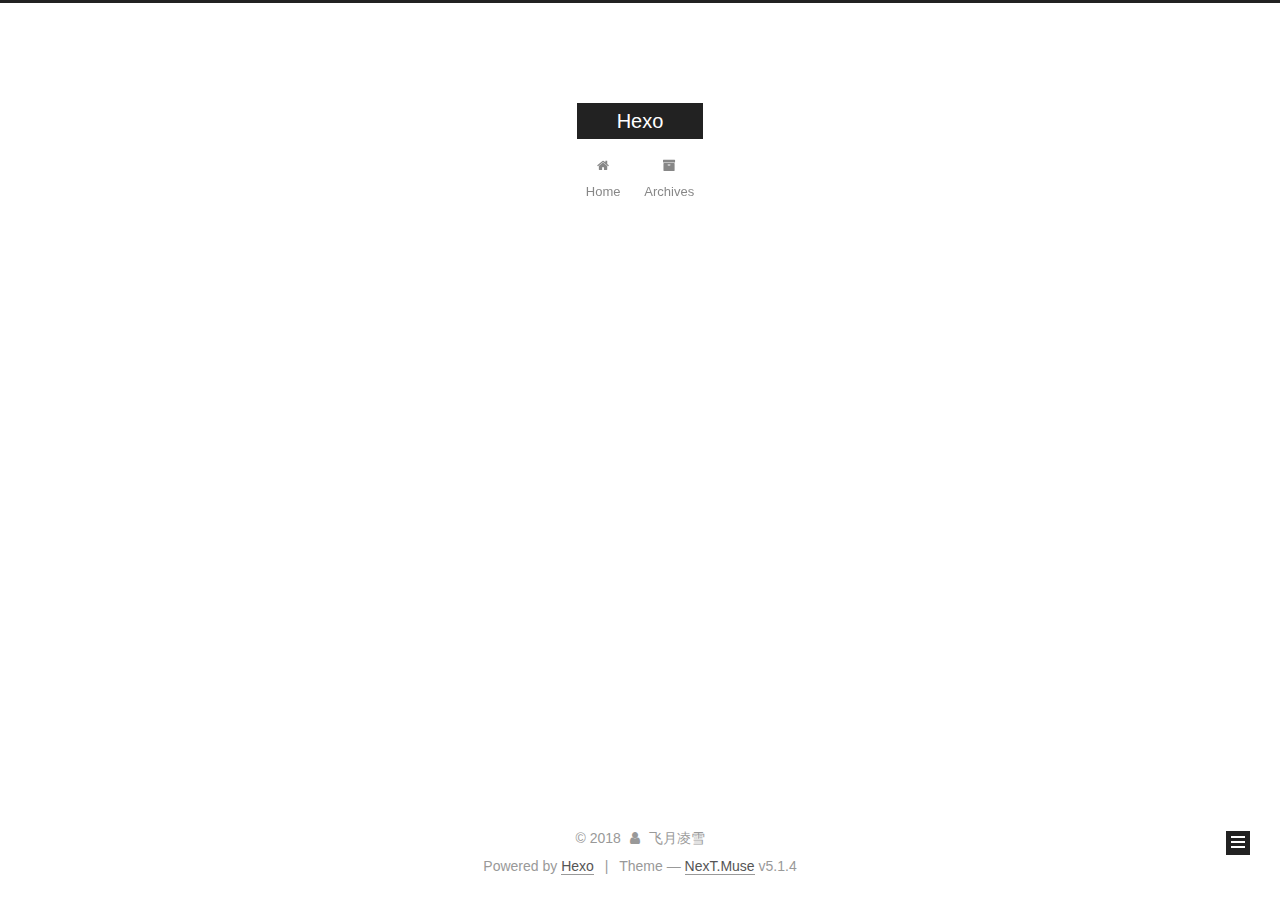
==== commit 9e35781b: "Site updated: 2018-02-03 22:05:40" ====
--- a/index.html
+++ b/index.html
@@ -181,7 +181,7 @@
             
               <i class="menu-item-icon fa fa-fw fa-home"></i> <br />
             
-            Startseite
+            Home
           </a>
         </li>
       
@@ -191,7 +191,7 @@
             
               <i class="menu-item-icon fa fa-fw fa-archive"></i> <br />
             
-            Archiv
+            Archives
           </a>
         </li>
       
@@ -231,7 +231,7 @@
     <link itemprop="mainEntityOfPage" href="http://yoursite.com/2018/02/03/hello-world/">
 
     <span hidden itemprop="author" itemscope itemtype="http://schema.org/Person">
-      <meta itemprop="name" content="John Doe">
+      <meta itemprop="name" content="飞月凌雪">
       <meta itemprop="description" content="">
       <meta itemprop="image" content="/images/avatar.gif">
     </span>
@@ -247,7 +247,7 @@
         
           <h1 class="post-title" itemprop="name headline">
                 
-                <a class="post-title-link" href="/2018/02/03/hello-world/" itemprop="url">喵你不想我嘛</a></h1>
+                <a class="post-title-link" href="/2018/02/03/hello-world/" itemprop="url">海上升明月 天涯共此时</a></h1>
         
 
         <div class="post-meta">
@@ -257,7 +257,7 @@
                 <i class="fa fa-calendar-o"></i>
               </span>
               
-                <span class="post-meta-item-text">Veröffentlicht am</span>
+                <span class="post-meta-item-text">Posted on</span>
               
               <time title="Post created" itemprop="dateCreated datePublished" datetime="2018-02-03T18:36:44+08:00">
                 2018-02-03
@@ -369,7 +369,7 @@
         <div class="site-overview">
           <div class="site-author motion-element" itemprop="author" itemscope itemtype="http://schema.org/Person">
             
-              <p class="site-author-name" itemprop="name">John Doe</p>
+              <p class="site-author-name" itemprop="name">飞月凌雪</p>
               <p class="site-description motion-element" itemprop="description"></p>
           </div>
 
@@ -381,7 +381,7 @@
                 <a href="/archives/">
               
                   <span class="site-state-item-count">1</span>
-                  <span class="site-state-item-name">Artikel</span>
+                  <span class="site-state-item-name">posts</span>
                 </a>
               </div>
             
@@ -425,13 +425,13 @@
   <span class="with-love">
     <i class="fa fa-user"></i>
   </span>
-  <span class="author" itemprop="copyrightHolder">John Doe</span>
+  <span class="author" itemprop="copyrightHolder">飞月凌雪</span>
 
   
 </div>
 
 
-  <div class="powered-by">Erstellt mit  <a class="theme-link" target="_blank" href="https://hexo.io">Hexo</a></div>
+  <div class="powered-by">Powered by <a class="theme-link" target="_blank" href="https://hexo.io">Hexo</a></div>
 
 
 
--- a/css/main.css
+++ b/css/main.css
@@ -1822,7 +1822,7 @@
   width: 4px;
   height: 4px;
   border-radius: 50%;
-  background: #650dff;
+  background: #fac18b;
 }
 .links-of-blogroll {
   font-size: 13px;
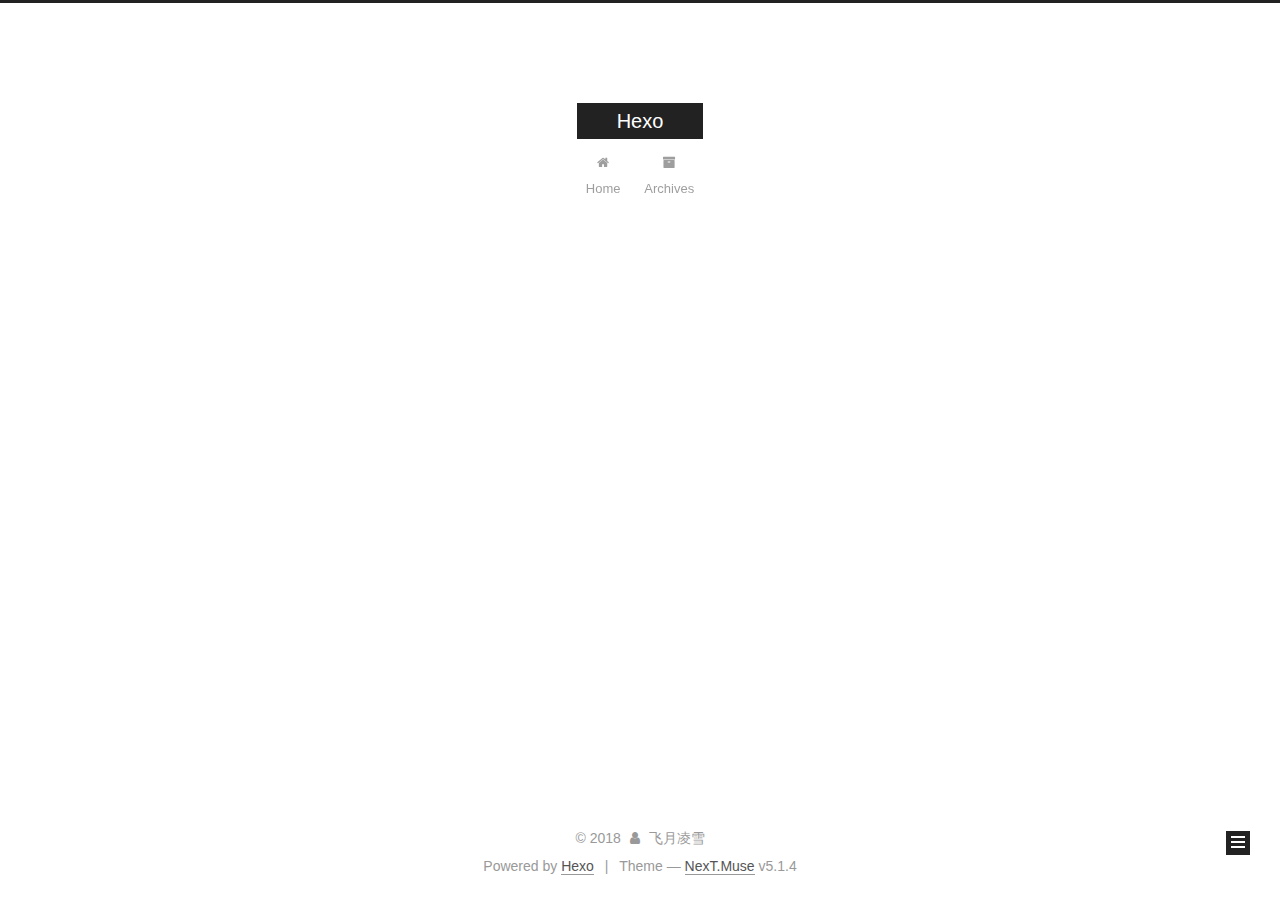
==== commit 1fc1b8a8: "Site updated: 2018-02-03 22:11:19" ====
--- a/index.html
+++ b/index.html
@@ -247,7 +247,7 @@
         
           <h1 class="post-title" itemprop="name headline">
                 
-                <a class="post-title-link" href="/2018/02/03/hello-world/" itemprop="url">海上升明月 天涯共此时</a></h1>
+                <a class="post-title-link" href="/2018/02/03/hello-world/" itemprop="url">单景岩</a></h1>
         
 
         <div class="post-meta">
--- a/css/main.css
+++ b/css/main.css
@@ -1822,7 +1822,7 @@
   width: 4px;
   height: 4px;
   border-radius: 50%;
-  background: #fac18b;
+  background: #ff9d3b;
 }
 .links-of-blogroll {
   font-size: 13px;
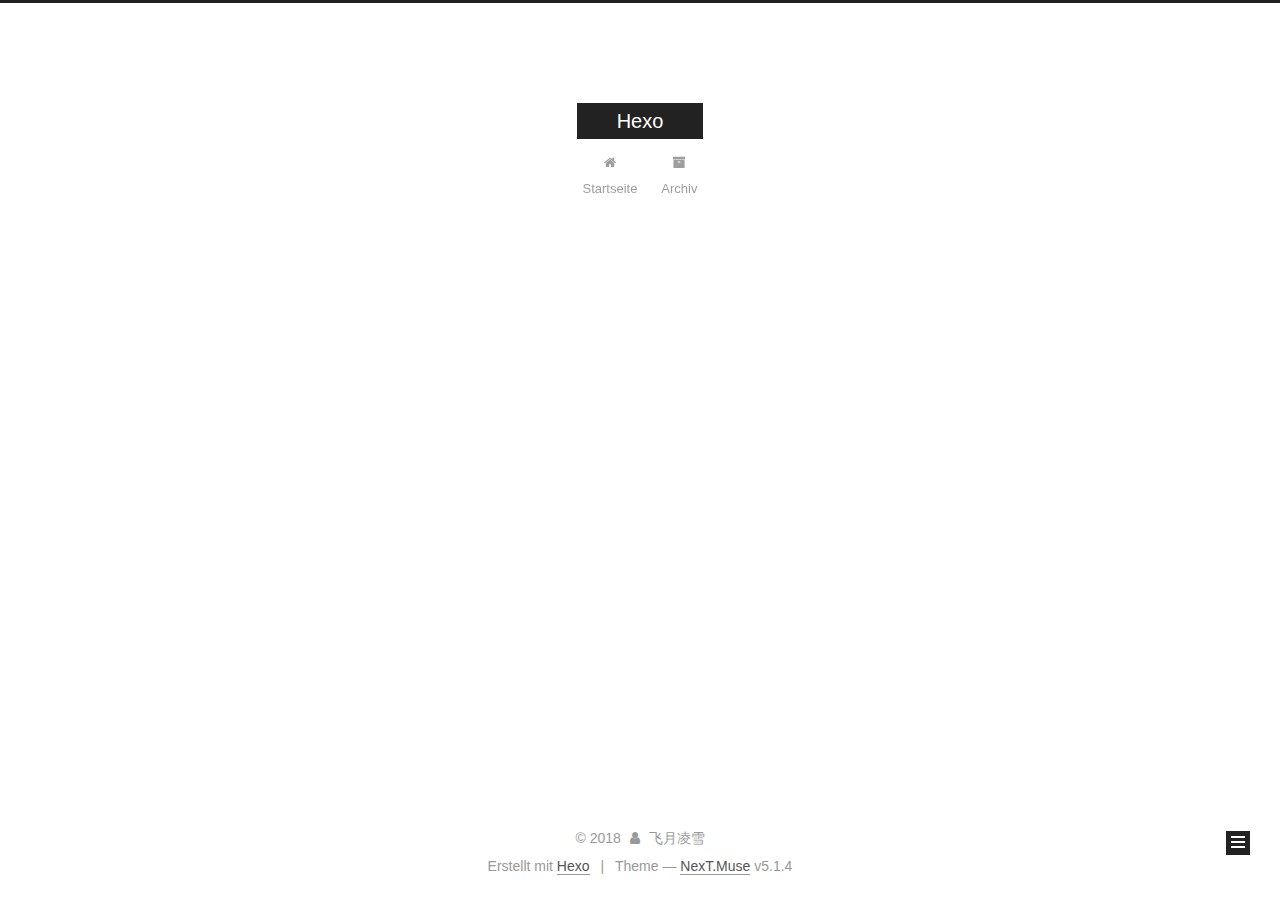
==== commit 82b51622: "Site updated: 2018-02-13 20:48:01" ====
--- a/index.html
+++ b/index.html
@@ -181,7 +181,7 @@
             
               <i class="menu-item-icon fa fa-fw fa-home"></i> <br />
             
-            Home
+            Startseite
           </a>
         </li>
       
@@ -191,7 +191,7 @@
             
               <i class="menu-item-icon fa fa-fw fa-archive"></i> <br />
             
-            Archives
+            Archiv
           </a>
         </li>
       
@@ -228,7 +228,7 @@
   
   
   <div class="post-block">
-    <link itemprop="mainEntityOfPage" href="http://yoursite.com/2018/02/03/hello-world/">
+    <link itemprop="mainEntityOfPage" href="http://yoursite.com/2018/02/13/hello-world/">
 
     <span hidden itemprop="author" itemscope itemtype="http://schema.org/Person">
       <meta itemprop="name" content="飞月凌雪">
@@ -247,7 +247,7 @@
         
           <h1 class="post-title" itemprop="name headline">
                 
-                <a class="post-title-link" href="/2018/02/03/hello-world/" itemprop="url">单景岩</a></h1>
+                <a class="post-title-link" href="/2018/02/13/hello-world/" itemprop="url">海上升明月 天涯共此时</a></h1>
         
 
         <div class="post-meta">
@@ -257,10 +257,10 @@
                 <i class="fa fa-calendar-o"></i>
               </span>
               
-                <span class="post-meta-item-text">Posted on</span>
+                <span class="post-meta-item-text">Veröffentlicht am</span>
               
-              <time title="Post created" itemprop="dateCreated datePublished" datetime="2018-02-03T18:36:44+08:00">
-                2018-02-03
+              <time title="Post created" itemprop="dateCreated datePublished" datetime="2018-02-13T20:28:49+08:00">
+                2018-02-13
               </time>
             
 
@@ -381,7 +381,7 @@
                 <a href="/archives/">
               
                   <span class="site-state-item-count">1</span>
-                  <span class="site-state-item-name">posts</span>
+                  <span class="site-state-item-name">Artikel</span>
                 </a>
               </div>
             
@@ -431,7 +431,7 @@
 </div>
 
 
-  <div class="powered-by">Powered by <a class="theme-link" target="_blank" href="https://hexo.io">Hexo</a></div>
+  <div class="powered-by">Erstellt mit  <a class="theme-link" target="_blank" href="https://hexo.io">Hexo</a></div>
 
 
 
--- a/css/main.css
+++ b/css/main.css
@@ -1822,7 +1822,7 @@
   width: 4px;
   height: 4px;
   border-radius: 50%;
-  background: #ff9d3b;
+  background: #1affff;
 }
 .links-of-blogroll {
   font-size: 13px;
